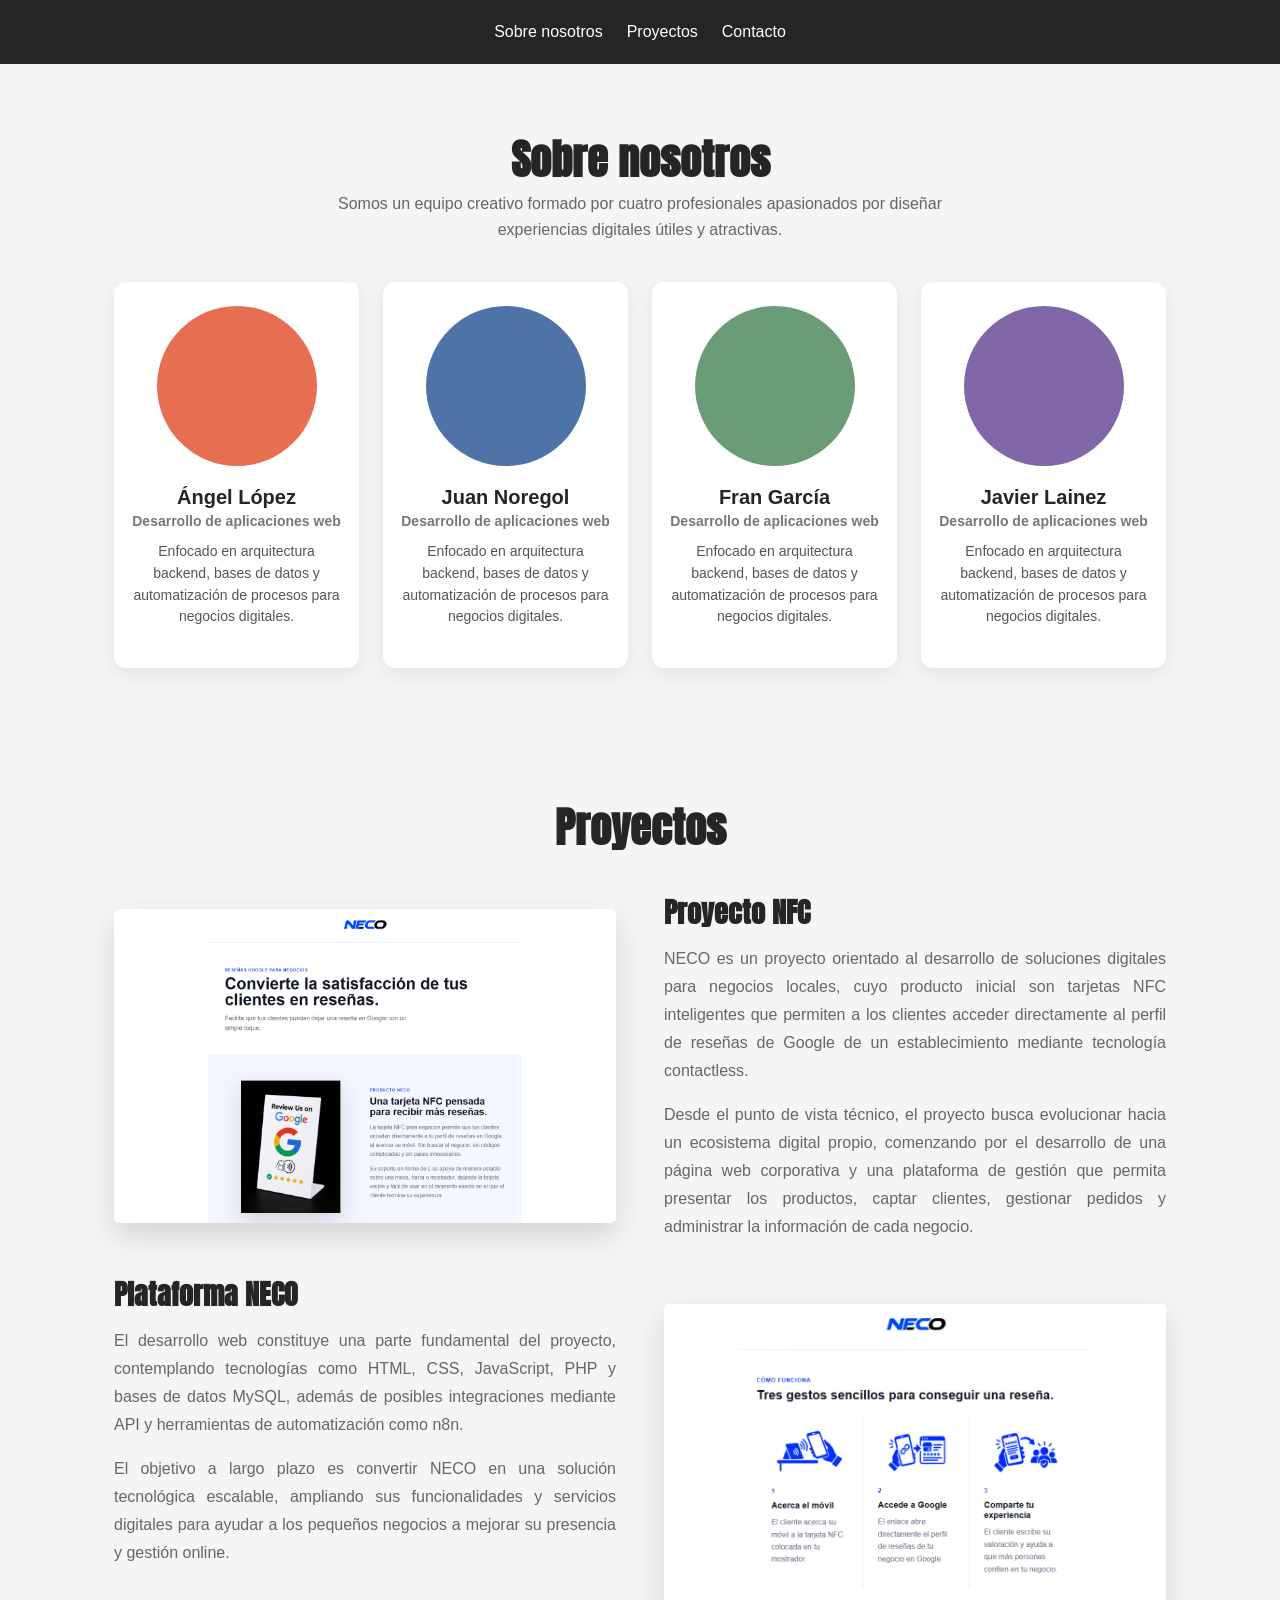
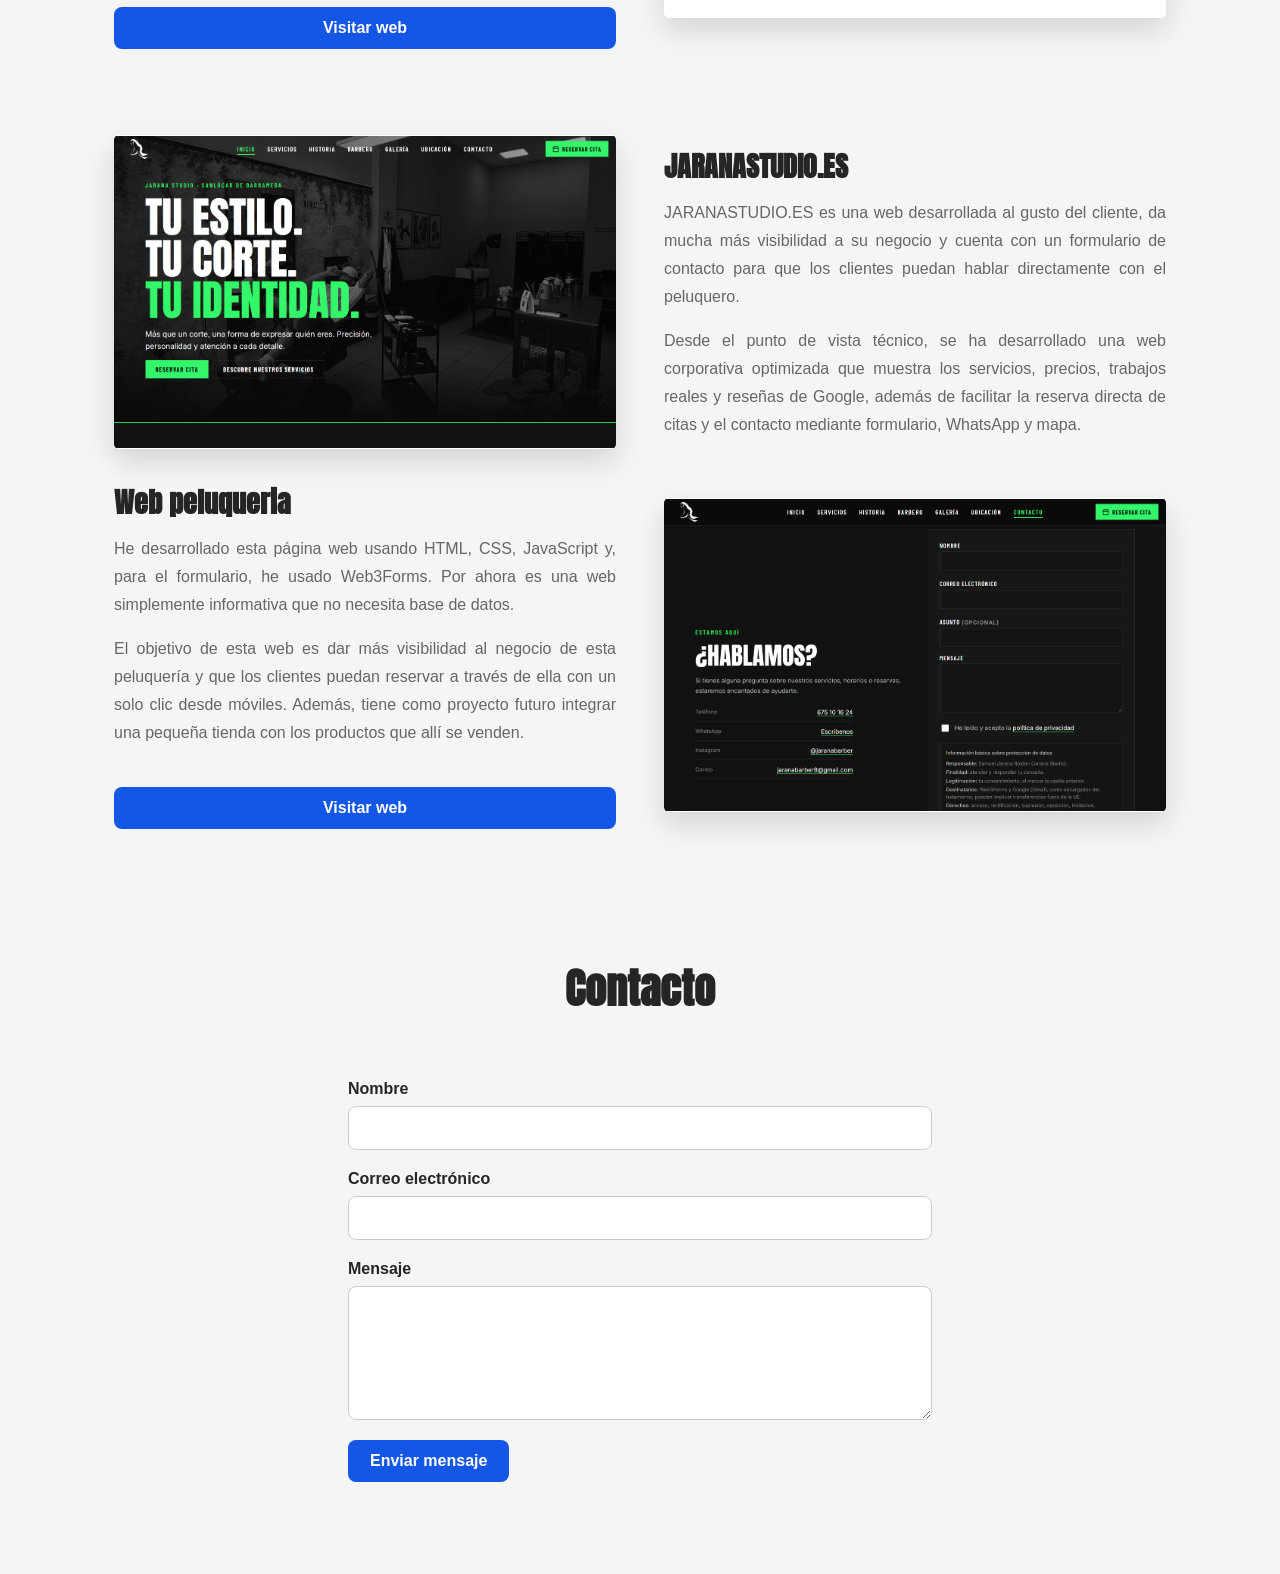
==== grupo/index.html @ 5ae24011 "ultimos cambios de juan" ====
<!DOCTYPE html>
<html lang="en">

<head>
    <meta charset="UTF-8">
    <meta name="viewport" content="width=device-width, initial-scale=1.0">
    <title>documento</title>
    <link rel="stylesheet" href="styles.css">
</head>

<body>
    <nav class="navbar">
        <div class="nav-container">
            <a class="logo" href="#sobre-nosotros"></a>
            <ul class="enlaces">
                <li><a href="#sobre-nosotros">Sobre nosotros</a></li>
                <li><a href="#proyectos">Proyectos</a></li>
                <li><a href="#contacto">Contacto</a></li>
            </ul>
        </div>
    </nav>

    <main>
        <section class="sobre-nosotros" id="sobre-nosotros" aria-labelledby="about-title">

            <h1 id="nosotros">Sobre nosotros</h1>
            <p class="subtitulo">Somos un equipo creativo formado por cuatro profesionales apasionados por diseñar
                experiencias digitales útiles y atractivas.</p>

            <div class="team">
                <article class="miembros">
                    <div class="angel" role="img"></div>
                    <h2>Ángel López</h2>
                    <p class="role">Desarrollo de aplicaciones web</p>
                    <p class="bio">Enfocado en arquitectura backend, bases de datos y automatización de procesos para
                        negocios digitales.</p>
                </article>

                <article class="miembros">
                    <div class="juan" role="img"></div>
                    <h2>Juan Noregol</h2>
                    <p class="role">Desarrollo de aplicaciones web</p>
                    <p class="bio">Enfocado en arquitectura backend, bases de datos y automatización de procesos para
                        negocios digitales.</p>
                </article>

                <article class="miembro">
                    <div class="fran" role="img"></div>
                    <h2>Fran García</h2>
                    <p class="role">Desarrollo de aplicaciones web</p>
                    <p class="bio">Enfocado en arquitectura backend, bases de datos y automatización de procesos para
                        negocios digitales.</p>
                </article>

                <article class="miembro">
                    <div class="laine" role="img"></div>
                    <h2>Javier Lainez</h2>
                    <p class="role">Desarrollo de aplicaciones web</p>
                    <p class="bio">Enfocado en arquitectura backend, bases de datos y automatización de procesos para
                        negocios digitales.</p>
                </article>
            </div>
        </section>

        <section id="proyectos" class="page-section" aria-labelledby="projects-title">
            <h1 id="projects-title">Proyectos</h1>

            <article class="proyecto proyecto-izquierda">
                <img src="img/neco.png" alt="Tarjeta NFC de NECO">
                <div class="proyecto-contenido">
                    <h3>Proyecto NFC</h3>
                    <p class="p-proyecto">NECO es un proyecto orientado al desarrollo de soluciones digitales para negocios locales, cuyo
                        producto inicial son tarjetas NFC inteligentes que permiten a los clientes acceder directamente
                        al perfil de reseñas de Google de un establecimiento mediante tecnología contactless.</p>
                    <p class="p-proyecto">Desde el punto de vista técnico, el proyecto busca evolucionar hacia un ecosistema digital
                        propio, comenzando por el desarrollo de una página web corporativa y una plataforma de gestión
                        que permita presentar los productos, captar clientes, gestionar pedidos y administrar la
                        información de cada negocio.</p>
                </div>
            </article>

            <article class="proyecto proyecto-derecha">
                <div class="proyecto-contenido">
                    <h3>Plataforma NECO</h3>
                    <p class="p-proyecto">El desarrollo web constituye una parte fundamental del proyecto, contemplando tecnologías como
                        HTML, CSS, JavaScript, PHP y bases de datos MySQL, además de posibles integraciones mediante API
                        y herramientas de automatización como n8n.</p>
                    <p class="p-proyecto">El objetivo a largo plazo es convertir NECO en una solución tecnológica escalable, ampliando sus
                        funcionalidades y servicios digitales para ayudar a los pequeños negocios a mejorar su presencia
                        y gestión online.</p>
                    <a class="boton-proyecto" href="https://neco-psi.vercel.app/contacto.html">Visitar web</a>
                </div>
                <img src="img/neco2.png" alt="Vista del proyecto NECO">
            </article>

            <br>
            <br>
            <br>

            <article class="proyecto proyecto-izquierda">
                <img src="img/jaranastudio.es_ (1).png" alt="Tarjeta NFC de NECO">
                <div class="proyecto-contenido">
                    <h3>JARANASTUDIO.ES</h3>
                    <p class="p-proyecto">JARANASTUDIO.ES es una web desarrollada al gusto del cliente, da mucha más visibilidad a su
                        negocio y cuenta con un formulario de contacto para que los clientes puedan hablar
                        directamente con el peluquero.</p>
                    <p class="p-proyecto">Desde el punto de vista técnico, se ha desarrollado una web corporativa optimizada que muestra
                        los servicios, precios, trabajos reales y reseñas de Google, además de facilitar la reserva
                        directa de citas y el contacto mediante formulario, WhatsApp y mapa.</p>
                </div>
            </article>

            <article class="proyecto proyecto-derecha">
                <div class="proyecto-contenido">
                    <h3>Web peluqueria</h3>
                    <p class="p-proyecto">He desarrollado esta página web usando HTML, CSS, JavaScript y, para el formulario, he usado
                        Web3Forms. Por ahora es una web simplemente informativa que no necesita base de datos.</p>
                    <p class="p-proyecto">El objetivo de esta web es dar más visibilidad al negocio de esta peluquería y que los clientes
                        puedan reservar a través de ella con un solo clic desde móviles. Además, tiene como proyecto
                        futuro integrar una pequeña tienda con los productos que allí se venden.</p>
                    <a class="boton-proyecto" href="https://jaranastudio.es/">Visitar web</a>
                </div>
                <img src="img/jaranastudio.es_ (2).png" alt="Vista del proyecto NECO">
            </article>







        </section>


        <section id="contacto" class="page-section" aria-labelledby="contact-title">
            <h1 id="contact-title">Contacto</h1>
            <form class="contact-form">
                <div class="form-field">
                    <label for="nombre">Nombre</label>
                    <input type="text" id="nombre" name="nombre" autocomplete="name" required>
                </div>

                <div class="form-field">
                    <label for="email">Correo electrónico</label>
                    <input type="email" id="email" name="email" autocomplete="email" required>
                </div>

                <div class="form-field">
                    <label for="mensaje">Mensaje</label>
                    <textarea id="mensaje" name="mensaje" rows="6" required></textarea>
                </div>

                <button type="button">Enviar mensaje</button>
            </form>
        </section>
    </main>
</body>

</html>
---- grupo/styles.css ----
@font-face {
    font-family: 'Anton';
    src: url('assets/Anton-Regular.ttf') format('truetype');
    font-weight: normal;
    font-style: normal;
}

@font-face {
    font-family: 'Oswald';
    src: url('assets/Oswald-Medium.ttf') format('truetype');
    font-weight: 500;
    font-style: normal;
}

.p-proyecto {
    text-align: justify;
}


* {
    box-sizing: border-box;
}

body {
    margin: 0;
    font-family: Arial, sans-serif;
    color: #252525;
    background: #f5f5f5;
}

html {
    scroll-behavior: smooth;
}

.navbar {
    position: sticky;
    top: 0;
    z-index: 10;
    background: #252525;

}

.nav-container {
    max-width: 1100px;
    height: 64px;
    margin: 0 auto;
    padding: 0 24px;
    display: flex;
    align-items: center;
    justify-content: center;
}

.logo,
.enlaces a {
    color: #fff;
    text-decoration: none;
}

.logo {
    display: block;
    font-weight: bold;
}

.enlaces {
    display: flex;
    gap: 24px;
    margin: 0;
    padding: 0;
    list-style: none;
}

.enlaces a {
    display: block;
    padding: 22px 0;
}

.enlaces a:hover,
.enlaces a:focus {
    color: #d4d4d4;
}



.sobre-nosotros,
.page-section {
    max-width: 1100px;
    margin: 0 auto;
    padding: 64px 24px;
    text-align: center;
    scroll-margin-top: 64px;
    

}

h1,
.sobre-nosotros h1,
#nosotros {
    font-family: 'Anton', Impact, sans-serif;
    margin: 0 0 0;
    font-size: 42px;
}



.subtitulo {
    
    max-width: 680px;
    margin: 0 auto 40px;
    color: #666;
    line-height: 1.6;
}

.team {
    display: grid;
    grid-template-columns: repeat(4, 1fr);
    gap: 24px;
}

.miembros,
.miembro {
    display: flex;
    flex-direction: column;
    align-items: center;
    padding: 24px 18px;
    background: #fff;
    border-radius: 12px;
    box-shadow: 0 6px 20px rgba(0, 0, 0, 0.08);
}

.angel,
.juan,
.fran,
.laine {
    display: grid;
    width: 160px;
    height: 160px;
    margin: 0 auto 20px;
    place-items: center;
    border-radius: 50%;
    color: #fff;
    font-size: 38px;
    font-weight: bold;
}

.angel {
    background: #e66f51;
}

.juan {
    background: #4e73a7;
}

.fran {
    background: #6a9c78;
}

.laine {
    background: #8067a7;
}

.miembros h2,
.miembro h2 {
    
    margin: 0 0 0;
    font-size: 20px;
}

.role,
.estudios {
margin: 4px 0 12px;
    color: #777;
    font-size: 14px;
    font-weight: bold;
}

.bio {
    margin: 0 0 16px;
    color: #555;
    font-size: 14px;
    line-height: 1.55;
}



#proyectos {
    text-align: left;
}

#proyectos #projects-title {
    margin: 0 0 16px;
    text-align: center;
    font-size: 42px;
}

.proyecto {
    display: grid;
    grid-template-columns: 1fr 1fr;
    align-items: center;
    gap: 48px;
    margin-top: 32px;
}

.proyecto-izquierda {
    grid-template-areas: "imagen contenido";
}

.proyecto-derecha {
    grid-template-areas: "contenido imagen";
}

.proyecto img {
    width: 100%;
    height: auto;
    aspect-ratio: 16 / 10;
    object-fit: contain;
    background: #fff;
    border-radius: 5px;
    box-shadow: 0 12px 30px rgba(0, 0, 0, 0.14);
}

.proyecto-izquierda img,
.proyecto-derecha img {
    grid-area: imagen;
}

.proyecto-contenido {
    grid-area: contenido;
    display: flex;
    flex-direction: column;
    justify-content: center;
}

.proyecto-contenido h3 {
    font-family: 'anton', sans-serif;
    font-weight: 600;
    margin: 0 0 12px;
    font-size: 28px;
    color: #252525;
}

.proyecto-contenido p {
    margin: 0 0 16px;
    color: #666;
    line-height: 1.75;
}

.proyecto-contenido p:last-child {
    margin-bottom: 0;
}

.boton-proyecto {
    display: inline-flex;
    align-items: center;
    justify-content: center;
    margin-top: 24px;
    padding: 12px 22px;
    border: 0;
    border-radius: 8px;
    background: #1457e6;
    color: #fff;
    font: inherit;
    font-weight: 700;
    text-decoration: none;
    transition: background-color 160ms ease, transform 160ms ease, box-shadow 160ms ease;
}

.boton-proyecto:hover {
    transform: translateY(-2px);
    background: #0e45bd;
    box-shadow: 0 6px 16px rgba(20, 87, 230, 0.25);
}

.boton-proyecto:focus-visible {
    outline: 3px solid #252525;
    outline-offset: 3px;
}

.proyectos2 {
    background-color: #e9e9e9;
}

@media (max-width: 900px) {
    .team {
        grid-template-columns: repeat(2, 1fr);
        gap: 20px;
    }
}

@media (max-width: 768px) {
    .proyecto {
        grid-template-columns: 1fr;
        gap: 24px;
    }

    .proyecto-izquierda,
    .proyecto-derecha {
        grid-template-areas:
            "imagen"
            "contenido";
    }

    .sobre-nosotros {
        padding: 48px 16px;
    }

    #nosotros {
        font-size: 32px;
    }

    .subtitulo {
        margin-bottom: 28px;
        font-size: 15px;
    }

    .team {
        grid-template-columns: 1fr;
        gap: 16px;
    }

    .angel,
    .juan,
    .fran,
    .laine {
        width: 120px;
        height: 120px;
        margin-bottom: 16px;
        font-size: 28px;
    }

}

.contact-form {
    display: grid;
    gap: 20px;
    max-width: 640px;
    margin: 32px auto 0;
    padding: 28px;
    text-align: left;
}

.form-field {
    display: grid;
    gap: 8px;
}

.form-field label {
    font-weight: 700;
}

.form-field input,
.form-field textarea {
    width: 100%;
    padding: 12px;
    border: 1px solid #ccc;
    border-radius: 8px;
    color: #252525;
    font: inherit;
}

.form-field textarea {
    resize: vertical;
}

.form-field input:focus,
.form-field textarea:focus {
    border-color: #1457e6;
    outline: 3px solid rgba(20, 87, 230, 0.18);
}

.contact-form button {
    justify-self: start;
    padding: 12px 22px;
    border: 0;
    border-radius: 8px;
    background: #1457e6;
    color: #fff;
    font: inherit;
    font-weight: 700;
    cursor: pointer;
}

.contact-form button:hover {
    background: #0e45bd;
}

.contact-form button:focus-visible {
    outline: 3px solid #252525;
    outline-offset: 3px;
}
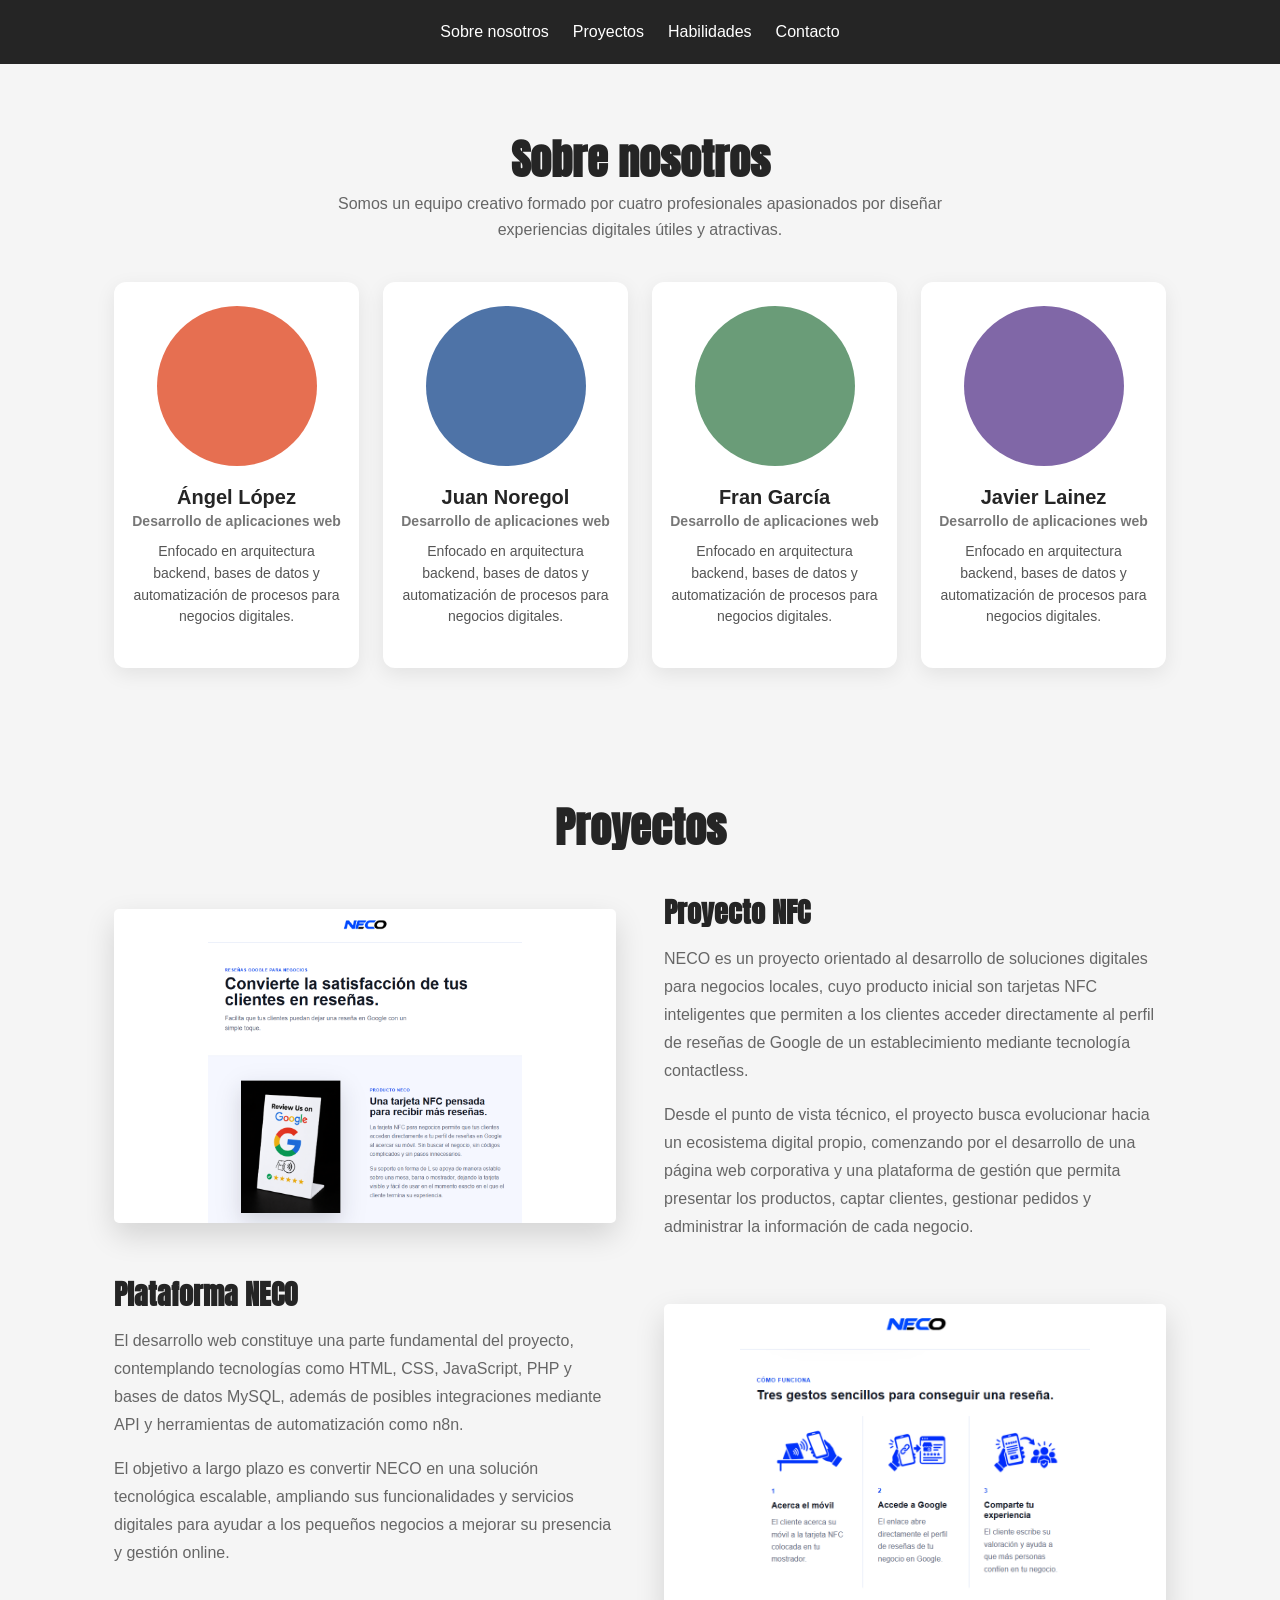
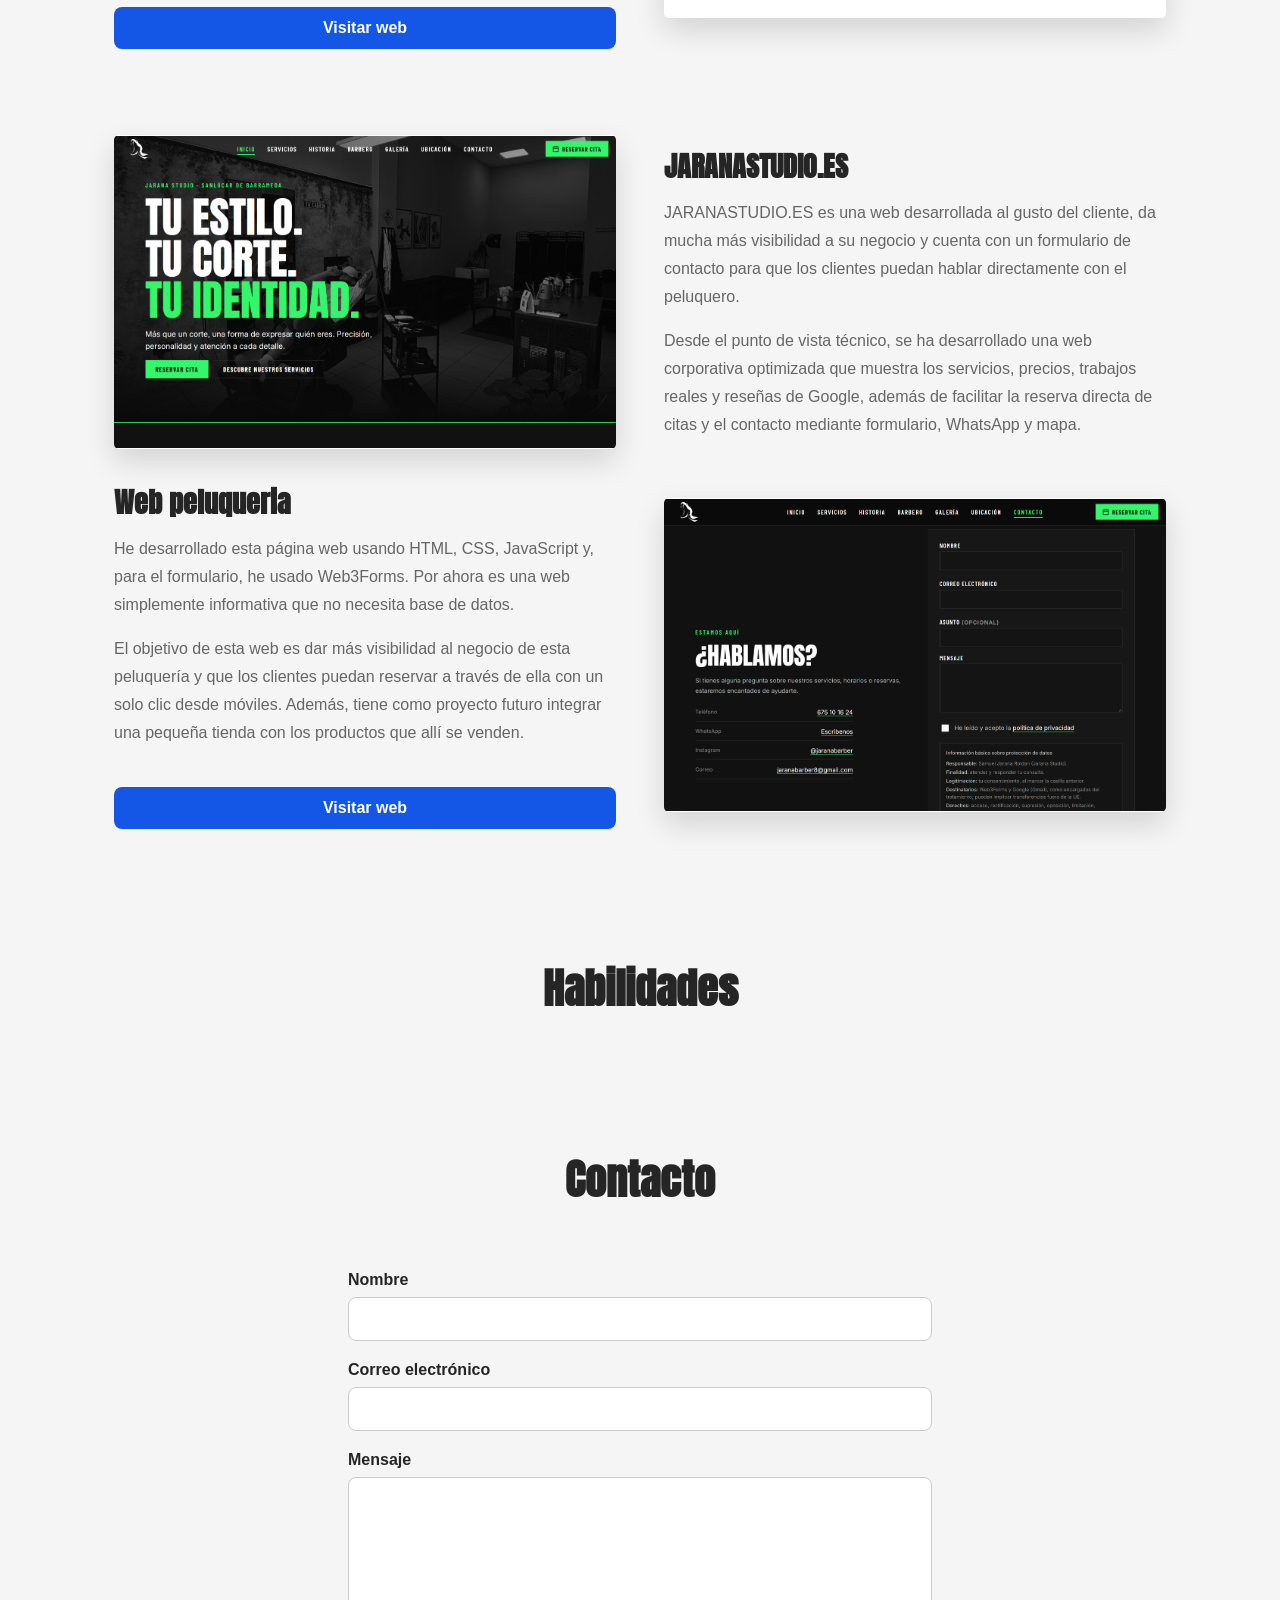
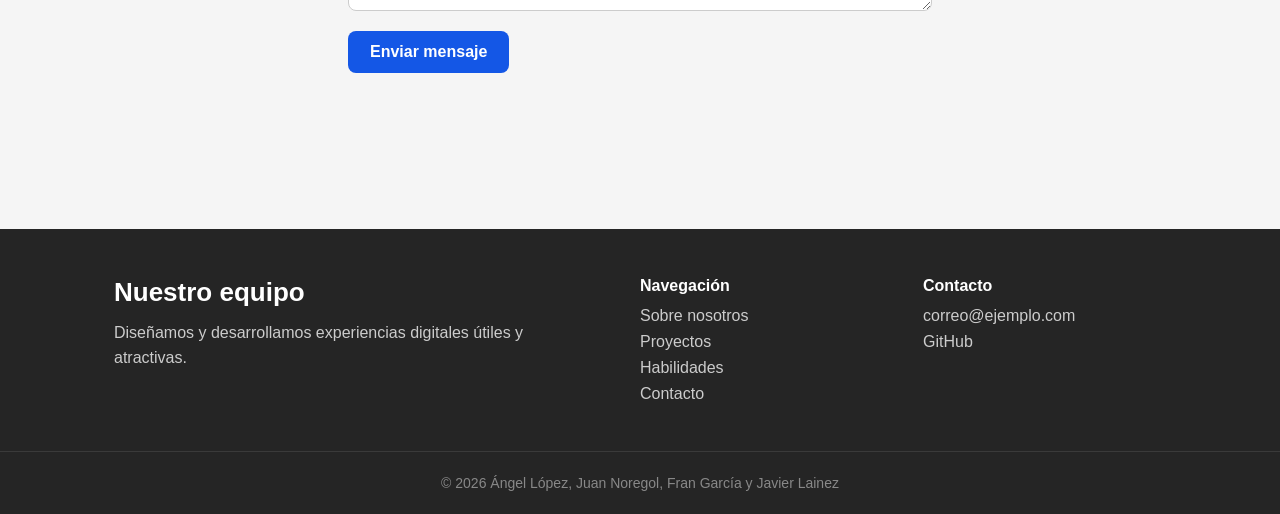
==== commit 6ee3af69: "footer" ====
--- a/grupo/index.html
+++ b/grupo/index.html
@@ -15,6 +15,7 @@
             <ul class="enlaces">
                 <li><a href="#sobre-nosotros">Sobre nosotros</a></li>
                 <li><a href="#proyectos">Proyectos</a></li>
+                <li><a href="#habilidades">Habilidades</a></li>
                 <li><a href="#contacto">Contacto</a></li>
             </ul>
         </div>
@@ -69,10 +70,10 @@
                 <img src="img/neco.png" alt="Tarjeta NFC de NECO">
                 <div class="proyecto-contenido">
                     <h3>Proyecto NFC</h3>
-                    <p class="p-proyecto">NECO es un proyecto orientado al desarrollo de soluciones digitales para negocios locales, cuyo
+                    <p>NECO es un proyecto orientado al desarrollo de soluciones digitales para negocios locales, cuyo
                         producto inicial son tarjetas NFC inteligentes que permiten a los clientes acceder directamente
                         al perfil de reseñas de Google de un establecimiento mediante tecnología contactless.</p>
-                    <p class="p-proyecto">Desde el punto de vista técnico, el proyecto busca evolucionar hacia un ecosistema digital
+                    <p>Desde el punto de vista técnico, el proyecto busca evolucionar hacia un ecosistema digital
                         propio, comenzando por el desarrollo de una página web corporativa y una plataforma de gestión
                         que permita presentar los productos, captar clientes, gestionar pedidos y administrar la
                         información de cada negocio.</p>
@@ -82,10 +83,10 @@
             <article class="proyecto proyecto-derecha">
                 <div class="proyecto-contenido">
                     <h3>Plataforma NECO</h3>
-                    <p class="p-proyecto">El desarrollo web constituye una parte fundamental del proyecto, contemplando tecnologías como
+                    <p>El desarrollo web constituye una parte fundamental del proyecto, contemplando tecnologías como
                         HTML, CSS, JavaScript, PHP y bases de datos MySQL, además de posibles integraciones mediante API
                         y herramientas de automatización como n8n.</p>
-                    <p class="p-proyecto">El objetivo a largo plazo es convertir NECO en una solución tecnológica escalable, ampliando sus
+                    <p>El objetivo a largo plazo es convertir NECO en una solución tecnológica escalable, ampliando sus
                         funcionalidades y servicios digitales para ayudar a los pequeños negocios a mejorar su presencia
                         y gestión online.</p>
                     <a class="boton-proyecto" href="https://neco-psi.vercel.app/contacto.html">Visitar web</a>
@@ -101,10 +102,10 @@
                 <img src="img/jaranastudio.es_ (1).png" alt="Tarjeta NFC de NECO">
                 <div class="proyecto-contenido">
                     <h3>JARANASTUDIO.ES</h3>
-                    <p class="p-proyecto">JARANASTUDIO.ES es una web desarrollada al gusto del cliente, da mucha más visibilidad a su
+                    <p>JARANASTUDIO.ES es una web desarrollada al gusto del cliente, da mucha más visibilidad a su
                         negocio y cuenta con un formulario de contacto para que los clientes puedan hablar
                         directamente con el peluquero.</p>
-                    <p class="p-proyecto">Desde el punto de vista técnico, se ha desarrollado una web corporativa optimizada que muestra
+                    <p>Desde el punto de vista técnico, se ha desarrollado una web corporativa optimizada que muestra
                         los servicios, precios, trabajos reales y reseñas de Google, además de facilitar la reserva
                         directa de citas y el contacto mediante formulario, WhatsApp y mapa.</p>
                 </div>
@@ -113,9 +114,9 @@
             <article class="proyecto proyecto-derecha">
                 <div class="proyecto-contenido">
                     <h3>Web peluqueria</h3>
-                    <p class="p-proyecto">He desarrollado esta página web usando HTML, CSS, JavaScript y, para el formulario, he usado
+                    <p>He desarrollado esta página web usando HTML, CSS, JavaScript y, para el formulario, he usado
                         Web3Forms. Por ahora es una web simplemente informativa que no necesita base de datos.</p>
-                    <p class="p-proyecto">El objetivo de esta web es dar más visibilidad al negocio de esta peluquería y que los clientes
+                    <p>El objetivo de esta web es dar más visibilidad al negocio de esta peluquería y que los clientes
                         puedan reservar a través de ella con un solo clic desde móviles. Además, tiene como proyecto
                         futuro integrar una pequeña tienda con los productos que allí se venden.</p>
                     <a class="boton-proyecto" href="https://jaranastudio.es/">Visitar web</a>
@@ -131,6 +132,9 @@
 
         </section>
 
+        <section id="habilidades" class="page-section" aria-labelledby="skills-title">
+            <h1 id="skills-title">Habilidades</h1>
+        </section>
 
         <section id="contacto" class="page-section" aria-labelledby="contact-title">
             <h1 id="contact-title">Contacto</h1>
@@ -154,6 +158,37 @@
             </form>
         </section>
     </main>
+
+    <footer class="footer">
+        <div class="footer-container">
+            <div class="footer-marca">
+                <h2>Nuestro equipo</h2>
+                <p>Diseñamos y desarrollamos experiencias digitales útiles y atractivas.</p>
+            </div>
+
+            <nav class="footer-enlaces" aria-label="Enlaces del pie de página">
+                <h3>Navegación</h3>
+                <ul>
+                    <li><a href="#sobre-nosotros">Sobre nosotros</a></li>
+                    <li><a href="#proyectos">Proyectos</a></li>
+                    <li><a href="#habilidades">Habilidades</a></li>
+                    <li><a href="#contacto">Contacto</a></li>
+                </ul>
+            </nav>
+
+            <div class="footer-contacto">
+                <h3>Contacto</h3>
+                <ul>
+                    <li><a href="mailto:algel@albor.com">correo@ejemplo.com</a></li>
+                    <li><a href="https://github.com/" target="_blank" rel="noopener">GitHub</a></li>
+                </ul>
+            </div>
+        </div>
+
+        <div class="footer-copy">
+            <p>&copy; 2026 Ángel López, Juan Noregol, Fran García y Javier Lainez</p>
+        </div>
+    </footer>
 </body>
 
 </html>
--- a/grupo/styles.css
+++ b/grupo/styles.css
@@ -10,10 +10,6 @@
     src: url('assets/Oswald-Medium.ttf') format('truetype');
     font-weight: 500;
     font-style: normal;
-}
-
-.p-proyecto {
-    text-align: justify;
 }
 
 
@@ -76,7 +72,7 @@
 
 .enlaces a:hover,
 .enlaces a:focus {
-    color: #d4d4d4;
+    color: #f0a27f;
 }
 
 
@@ -386,4 +382,71 @@
 .contact-form button:focus-visible {
     outline: 3px solid #252525;
     outline-offset: 3px;
-}+}
+/* ===== FOOTER ===== */
+.footer {
+    margin-top: 64px;
+    background: #252525;
+    color: #ccc;
+}
+
+.footer-container {
+    max-width: 1100px;
+    margin: 0 auto;
+    padding: 48px 24px;
+    display: grid;
+    grid-template-columns: 2fr 1fr 1fr;
+    gap: 40px;
+}
+
+.footer h2 {
+    font-family: Tahoma, sans-serif;
+    margin: 0 0 12px;
+    font-size: 26px;
+    color: #fff;
+}
+
+.footer h3 {
+    margin: 0 0 12px;
+    font-size: 16px;
+    color: #fff;
+}
+
+.footer p {
+    margin: 0;
+    line-height: 1.6;
+}
+
+.footer ul {
+    margin: 0;
+    padding: 0;
+    list-style: none;
+    display: grid;
+    gap: 8px;
+}
+
+.footer a {
+    color: #ccc;
+    text-decoration: none;
+}
+
+.footer a:hover,
+.footer a:focus {
+    color: #f0a27f;
+}
+
+.footer-copy {
+    border-top: 1px solid #3a3a3a;
+    padding: 20px 24px;
+    text-align: center;
+    font-size: 14px;
+    color: #888;
+}
+
+@media (max-width: 768px) {
+    .footer-container {
+        grid-template-columns: 1fr;
+        gap: 28px;
+        text-align: center;
+    }
+}
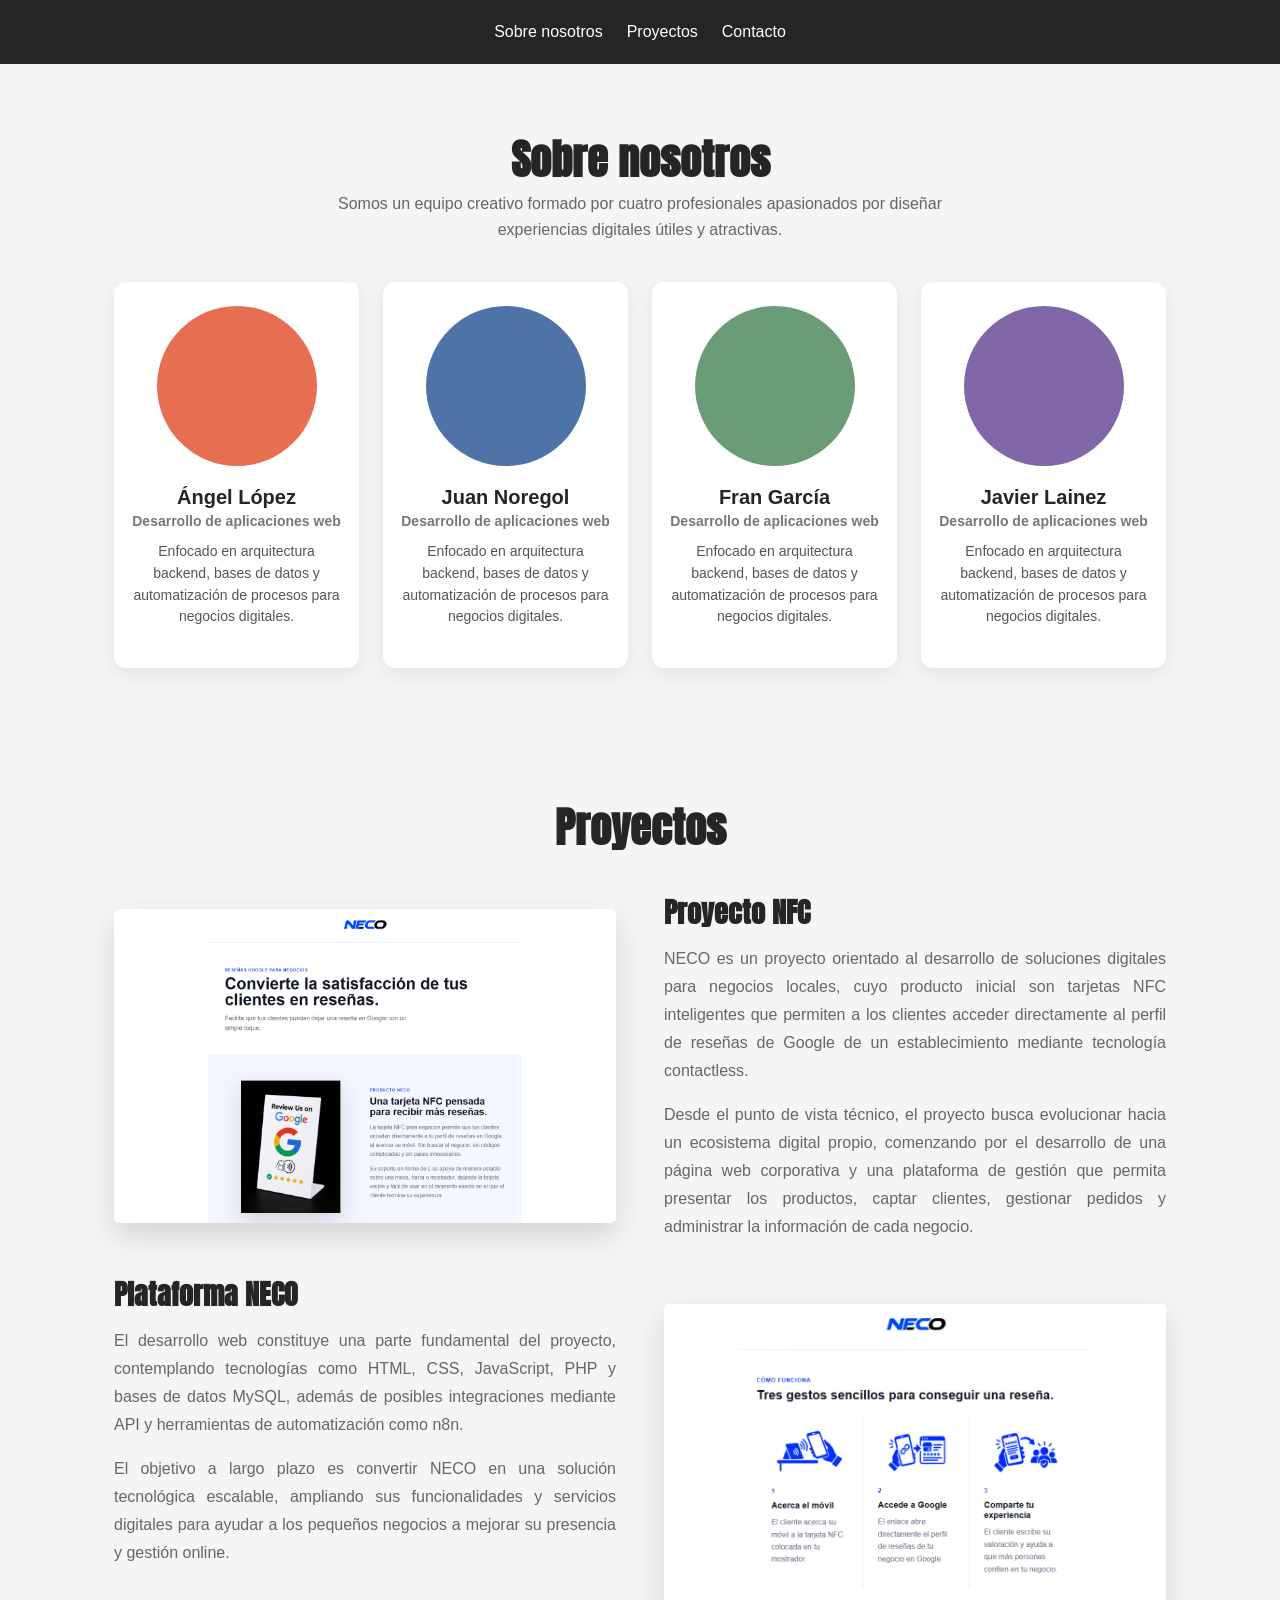
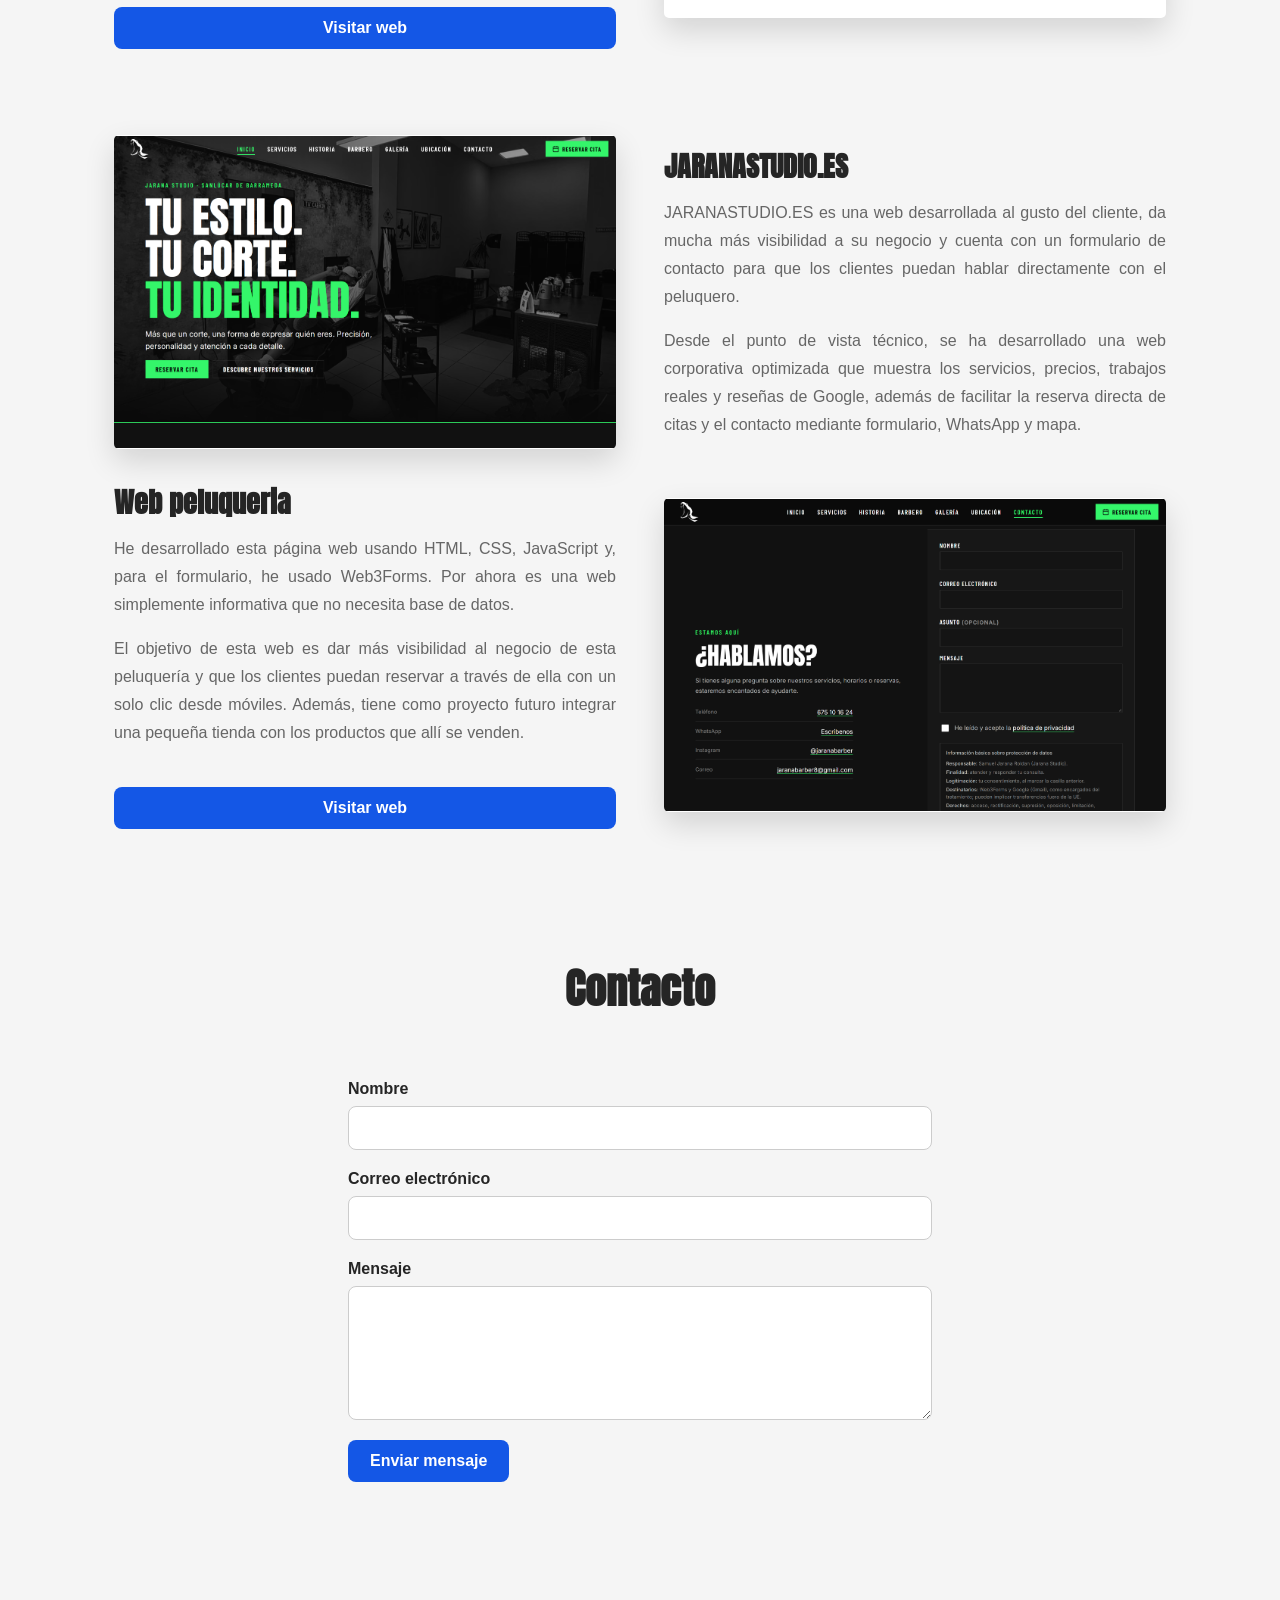
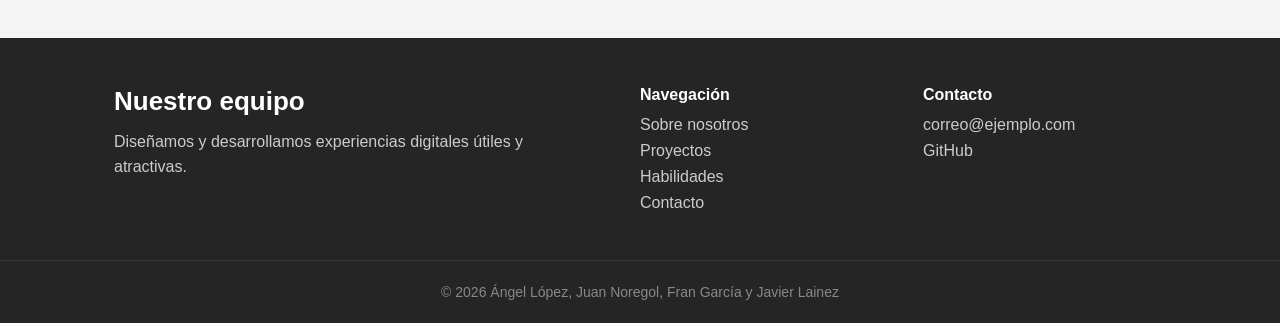
==== commit 2e22efdd: "Merge branch 'grupo' of https://github.com/anheruyr-commits/DIW into grupo" ====
--- a/grupo/index.html
+++ b/grupo/index.html
@@ -15,7 +15,6 @@
             <ul class="enlaces">
                 <li><a href="#sobre-nosotros">Sobre nosotros</a></li>
                 <li><a href="#proyectos">Proyectos</a></li>
-                <li><a href="#habilidades">Habilidades</a></li>
                 <li><a href="#contacto">Contacto</a></li>
             </ul>
         </div>
@@ -70,10 +69,10 @@
                 <img src="img/neco.png" alt="Tarjeta NFC de NECO">
                 <div class="proyecto-contenido">
                     <h3>Proyecto NFC</h3>
-                    <p>NECO es un proyecto orientado al desarrollo de soluciones digitales para negocios locales, cuyo
+                    <p class="p-proyecto">NECO es un proyecto orientado al desarrollo de soluciones digitales para negocios locales, cuyo
                         producto inicial son tarjetas NFC inteligentes que permiten a los clientes acceder directamente
                         al perfil de reseñas de Google de un establecimiento mediante tecnología contactless.</p>
-                    <p>Desde el punto de vista técnico, el proyecto busca evolucionar hacia un ecosistema digital
+                    <p class="p-proyecto">Desde el punto de vista técnico, el proyecto busca evolucionar hacia un ecosistema digital
                         propio, comenzando por el desarrollo de una página web corporativa y una plataforma de gestión
                         que permita presentar los productos, captar clientes, gestionar pedidos y administrar la
                         información de cada negocio.</p>
@@ -83,10 +82,10 @@
             <article class="proyecto proyecto-derecha">
                 <div class="proyecto-contenido">
                     <h3>Plataforma NECO</h3>
-                    <p>El desarrollo web constituye una parte fundamental del proyecto, contemplando tecnologías como
+                    <p class="p-proyecto">El desarrollo web constituye una parte fundamental del proyecto, contemplando tecnologías como
                         HTML, CSS, JavaScript, PHP y bases de datos MySQL, además de posibles integraciones mediante API
                         y herramientas de automatización como n8n.</p>
-                    <p>El objetivo a largo plazo es convertir NECO en una solución tecnológica escalable, ampliando sus
+                    <p class="p-proyecto">El objetivo a largo plazo es convertir NECO en una solución tecnológica escalable, ampliando sus
                         funcionalidades y servicios digitales para ayudar a los pequeños negocios a mejorar su presencia
                         y gestión online.</p>
                     <a class="boton-proyecto" href="https://neco-psi.vercel.app/contacto.html">Visitar web</a>
@@ -102,10 +101,10 @@
                 <img src="img/jaranastudio.es_ (1).png" alt="Tarjeta NFC de NECO">
                 <div class="proyecto-contenido">
                     <h3>JARANASTUDIO.ES</h3>
-                    <p>JARANASTUDIO.ES es una web desarrollada al gusto del cliente, da mucha más visibilidad a su
+                    <p class="p-proyecto">JARANASTUDIO.ES es una web desarrollada al gusto del cliente, da mucha más visibilidad a su
                         negocio y cuenta con un formulario de contacto para que los clientes puedan hablar
                         directamente con el peluquero.</p>
-                    <p>Desde el punto de vista técnico, se ha desarrollado una web corporativa optimizada que muestra
+                    <p class="p-proyecto">Desde el punto de vista técnico, se ha desarrollado una web corporativa optimizada que muestra
                         los servicios, precios, trabajos reales y reseñas de Google, además de facilitar la reserva
                         directa de citas y el contacto mediante formulario, WhatsApp y mapa.</p>
                 </div>
@@ -114,9 +113,9 @@
             <article class="proyecto proyecto-derecha">
                 <div class="proyecto-contenido">
                     <h3>Web peluqueria</h3>
-                    <p>He desarrollado esta página web usando HTML, CSS, JavaScript y, para el formulario, he usado
+                    <p class="p-proyecto">He desarrollado esta página web usando HTML, CSS, JavaScript y, para el formulario, he usado
                         Web3Forms. Por ahora es una web simplemente informativa que no necesita base de datos.</p>
-                    <p>El objetivo de esta web es dar más visibilidad al negocio de esta peluquería y que los clientes
+                    <p class="p-proyecto">El objetivo de esta web es dar más visibilidad al negocio de esta peluquería y que los clientes
                         puedan reservar a través de ella con un solo clic desde móviles. Además, tiene como proyecto
                         futuro integrar una pequeña tienda con los productos que allí se venden.</p>
                     <a class="boton-proyecto" href="https://jaranastudio.es/">Visitar web</a>
@@ -132,9 +131,6 @@
 
         </section>
 
-        <section id="habilidades" class="page-section" aria-labelledby="skills-title">
-            <h1 id="skills-title">Habilidades</h1>
-        </section>
 
         <section id="contacto" class="page-section" aria-labelledby="contact-title">
             <h1 id="contact-title">Contacto</h1>
--- a/grupo/styles.css
+++ b/grupo/styles.css
@@ -10,6 +10,10 @@
     src: url('assets/Oswald-Medium.ttf') format('truetype');
     font-weight: 500;
     font-style: normal;
+}
+
+.p-proyecto {
+    text-align: justify;
 }
 
 
@@ -72,7 +76,7 @@
 
 .enlaces a:hover,
 .enlaces a:focus {
-    color: #f0a27f;
+    color: #d4d4d4;
 }
 
 
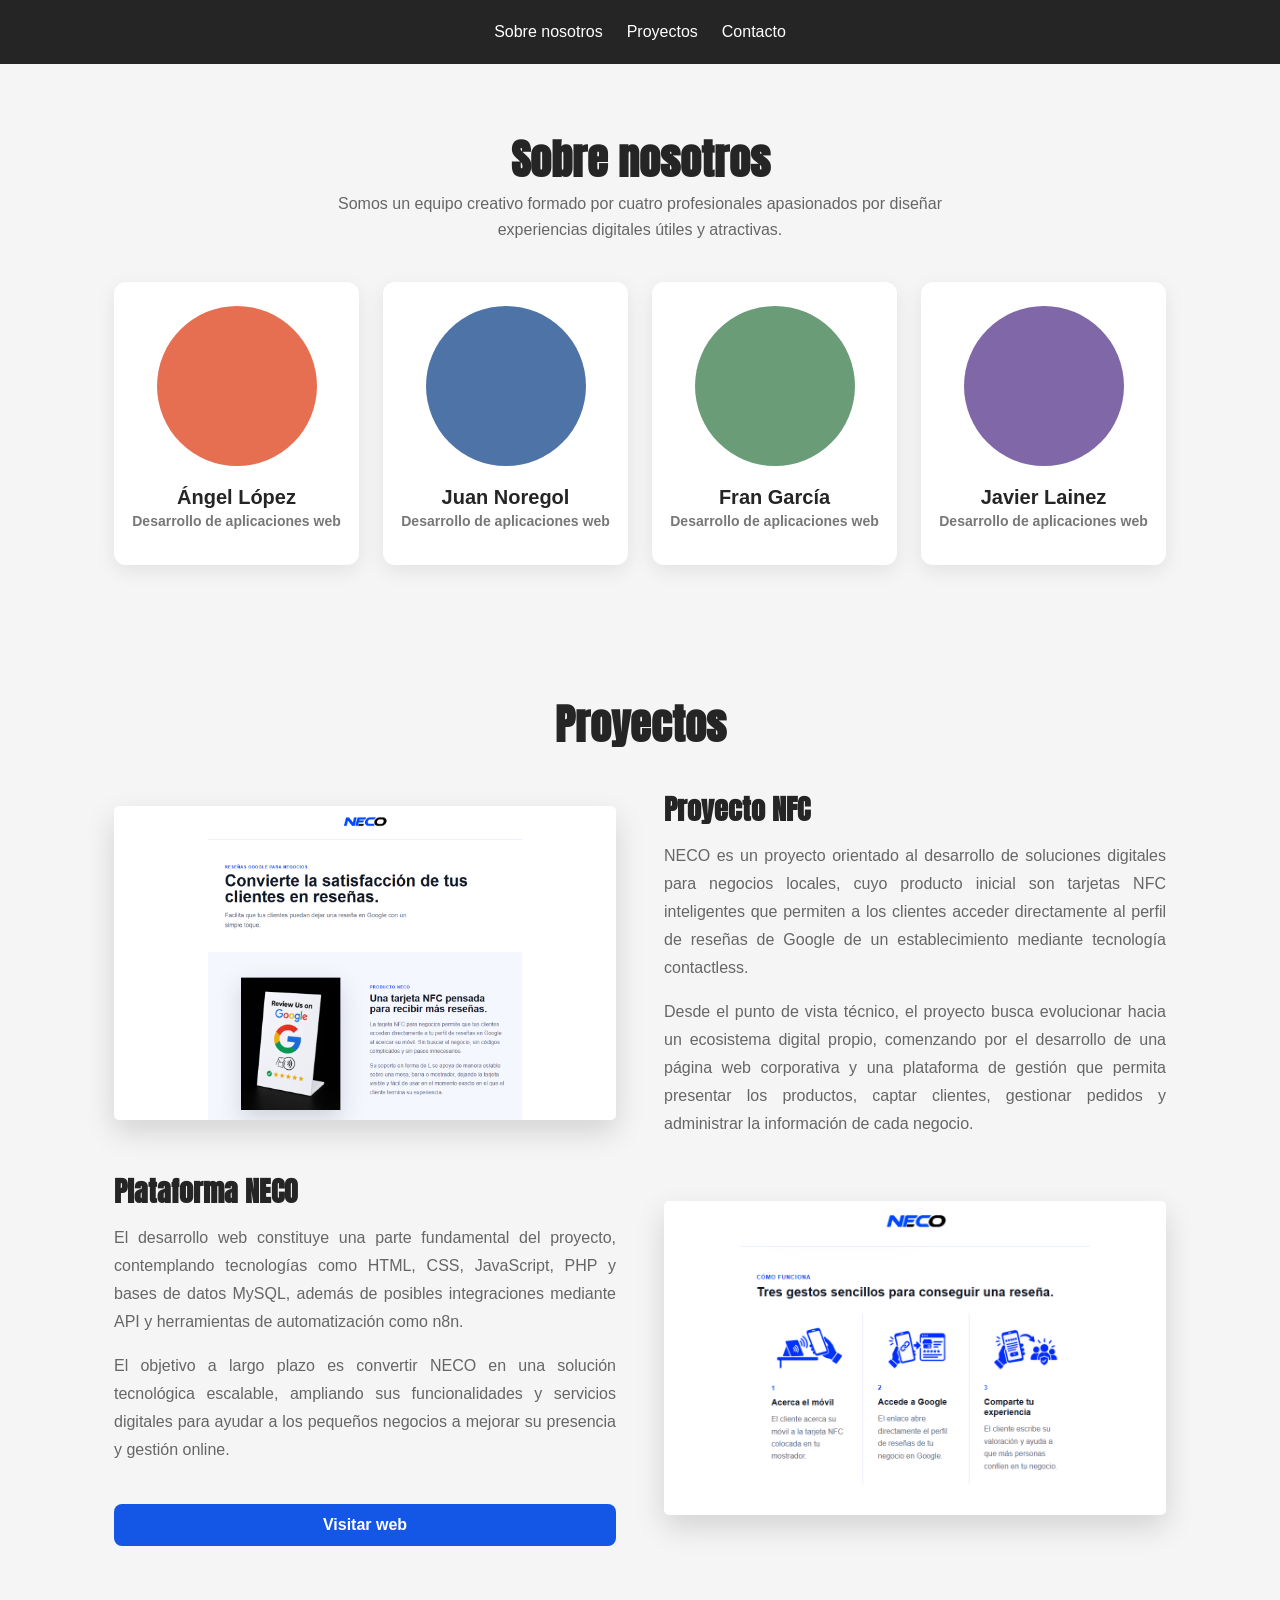
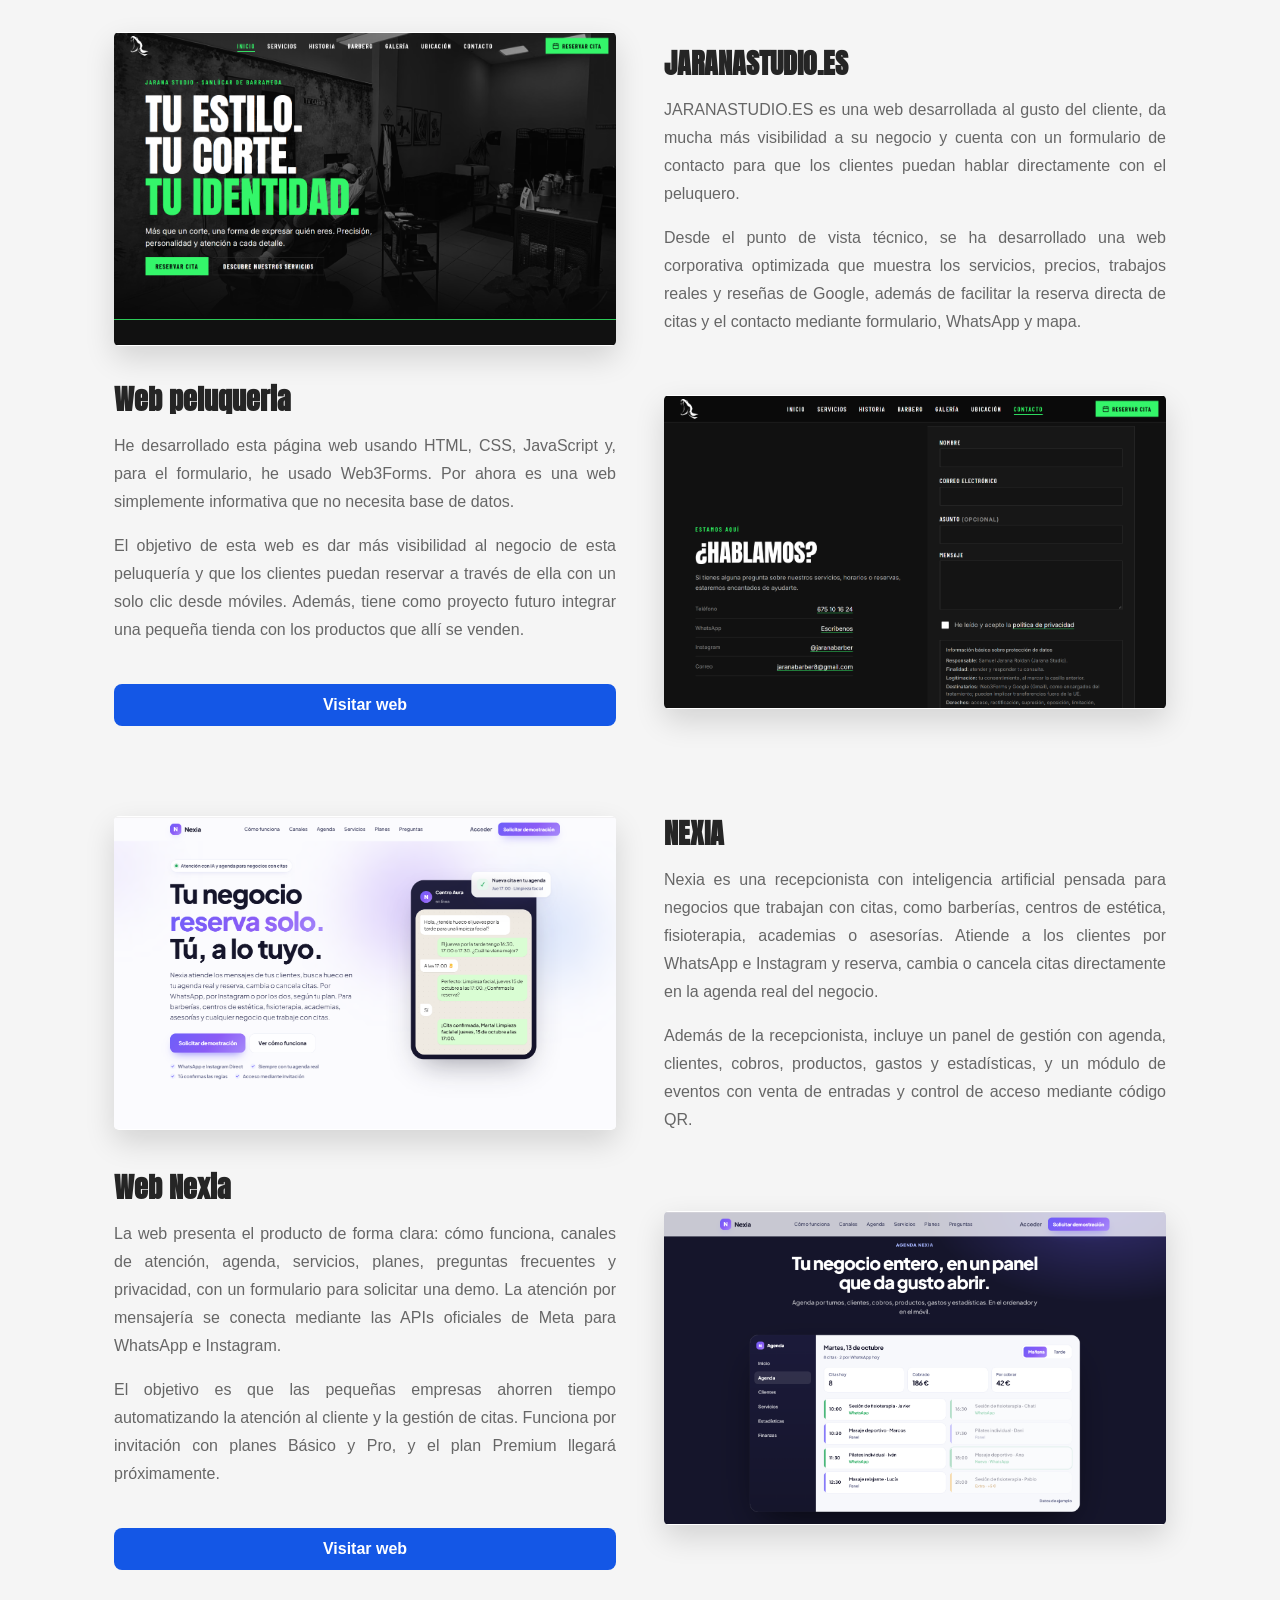
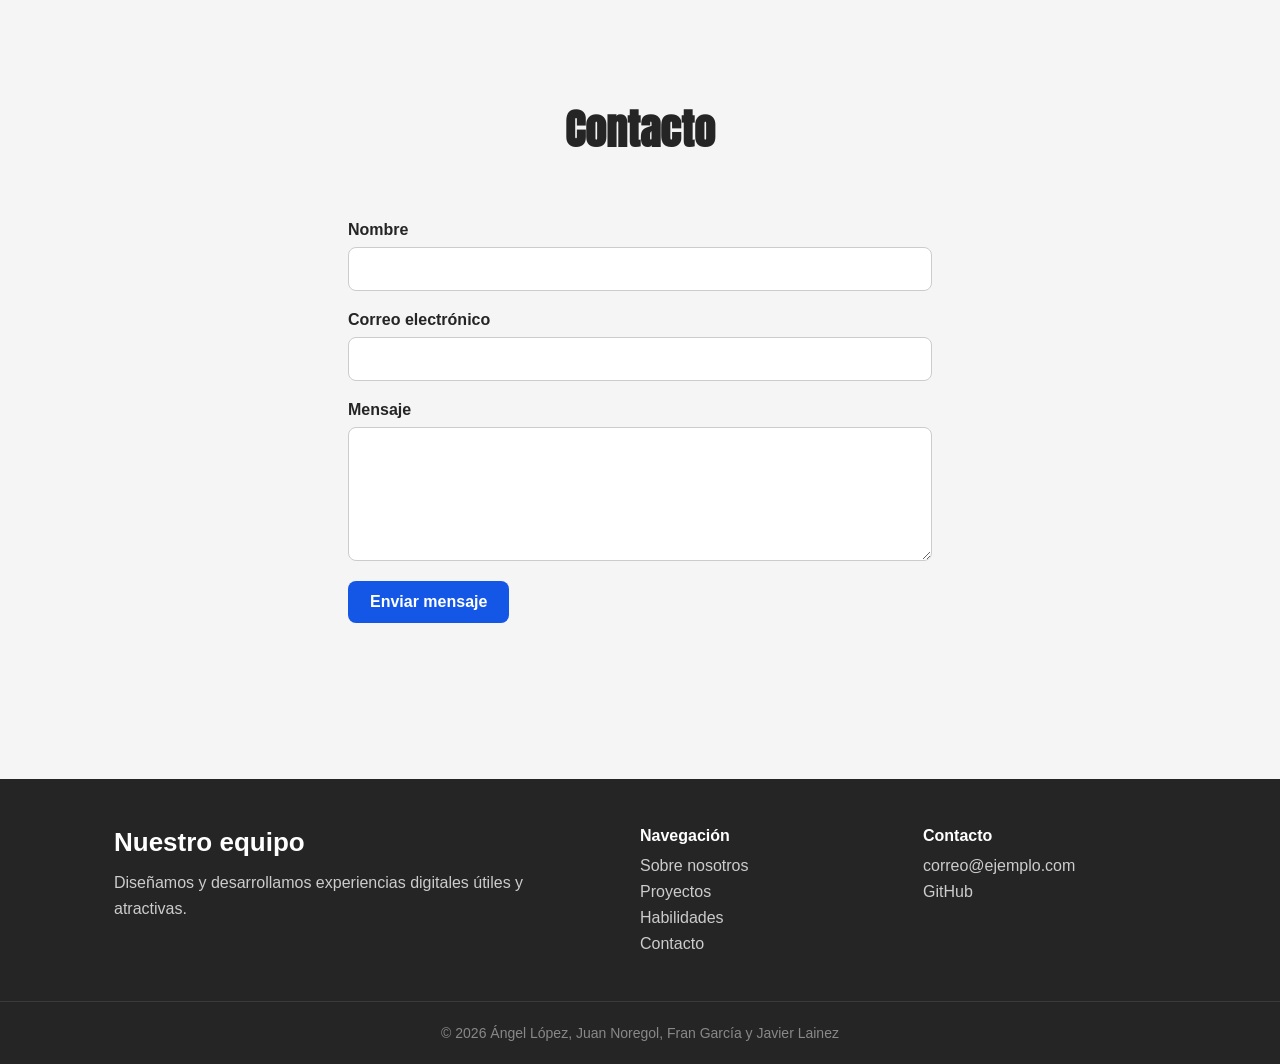
==== commit b52fef87: "Flip en tarjetas del equipo, proyecto Nexia y ajustes de menu - Tarjetas del equipo con efecto flip " ====
--- a/grupo/index.html
+++ b/grupo/index.html
@@ -28,37 +28,68 @@
                 experiencias digitales útiles y atractivas.</p>
 
             <div class="team">
-                <article class="miembros">
-                    <div class="angel" role="img"></div>
-                    <h2>Ángel López</h2>
-                    <p class="role">Desarrollo de aplicaciones web</p>
-                    <p class="bio">Enfocado en arquitectura backend, bases de datos y automatización de procesos para
-                        negocios digitales.</p>
-                </article>
-
-                <article class="miembros">
-                    <div class="juan" role="img"></div>
-                    <h2>Juan Noregol</h2>
-                    <p class="role">Desarrollo de aplicaciones web</p>
-                    <p class="bio">Enfocado en arquitectura backend, bases de datos y automatización de procesos para
-                        negocios digitales.</p>
-                </article>
-
-                <article class="miembro">
-                    <div class="fran" role="img"></div>
-                    <h2>Fran García</h2>
-                    <p class="role">Desarrollo de aplicaciones web</p>
-                    <p class="bio">Enfocado en arquitectura backend, bases de datos y automatización de procesos para
-                        negocios digitales.</p>
-                </article>
-
-                <article class="miembro">
-                    <div class="laine" role="img"></div>
-                    <h2>Javier Lainez</h2>
-                    <p class="role">Desarrollo de aplicaciones web</p>
-                    <p class="bio">Enfocado en arquitectura backend, bases de datos y automatización de procesos para
-                        negocios digitales.</p>
-                </article>
+                <!-- FLIP (Claude): cada tarjeta se divide en cara delantera (frente) y trasera (dorso).
+                     tabindex="0" permite girarla también con el teclado (tecla Tab). -->
+                <article class="miembros" tabindex="0">
+                    <div class="tarjeta-giro"> <!-- FLIP: contenedor que gira -->
+                        <div class="tarjeta-frente"> <!-- FLIP: cara delantera -->
+                            <div class="angel" role="img"></div>
+                            <h2>Ángel López</h2>
+                            <p class="role">Desarrollo de aplicaciones web</p>
+                        </div>
+                        <div class="tarjeta-dorso dorso-angel"> <!-- FLIP: cara trasera -->
+                            <h2>Ángel López</h2>
+                            <p class="bio">Enfocado en arquitectura backend, bases de datos y automatización de procesos para
+                                negocios digitales.</p>
+                        </div>
+                    </div>
+                </article>
+
+                <article class="miembros" tabindex="0">
+                    <div class="tarjeta-giro"> <!-- FLIP -->
+                        <div class="tarjeta-frente"> <!-- FLIP -->
+                            <div class="juan" role="img"></div>
+                            <h2>Juan Noregol</h2>
+                            <p class="role">Desarrollo de aplicaciones web</p>
+                        </div>
+                        <div class="tarjeta-dorso dorso-juan"> <!-- FLIP -->
+                            <h2>Juan Noregol</h2>
+                            <p class="bio">Enfocado en arquitectura backend, bases de datos y automatización de procesos para
+                                negocios digitales.</p>
+                        </div>
+                    </div>
+                </article>
+
+                <article class="miembro" tabindex="0">
+                    <div class="tarjeta-giro"> <!-- FLIP -->
+                        <div class="tarjeta-frente"> <!-- FLIP -->
+                            <div class="fran" role="img"></div>
+                            <h2>Fran García</h2>
+                            <p class="role">Desarrollo de aplicaciones web</p>
+                        </div>
+                        <div class="tarjeta-dorso dorso-fran"> <!-- FLIP -->
+                            <h2>Fran García</h2>
+                            <p class="bio">Enfocado en arquitectura backend, bases de datos y automatización de procesos para
+                                negocios digitales.</p>
+                        </div>
+                    </div>
+                </article>
+
+                <article class="miembro" tabindex="0">
+                    <div class="tarjeta-giro"> <!-- FLIP -->
+                        <div class="tarjeta-frente"> <!-- FLIP -->
+                            <div class="laine" role="img"></div>
+                            <h2>Javier Lainez</h2>
+                            <p class="role">Desarrollo de aplicaciones web</p>
+                        </div>
+                        <div class="tarjeta-dorso dorso-laine"> <!-- FLIP -->
+                            <h2>Javier Lainez</h2>
+                            <p class="bio">Enfocado en arquitectura backend, bases de datos y automatización de procesos para
+                                negocios digitales.</p>
+                        </div>
+                    </div>
+                </article>
+                <!-- FIN FLIP (Claude) -->
             </div>
         </section>
 
@@ -121,6 +152,39 @@
                     <a class="boton-proyecto" href="https://jaranastudio.es/">Visitar web</a>
                 </div>
                 <img src="img/jaranastudio.es_ (2).png" alt="Vista del proyecto NECO">
+            </article>
+
+            <br>
+            <br>
+            <br>
+
+            <article class="proyecto proyecto-izquierda">
+                <img src="img/nexia.png" alt="Página principal de Nexia">
+                <div class="proyecto-contenido">
+                    <h3>NEXIA</h3>
+                    <p class="p-proyecto">Nexia es una recepcionista con inteligencia artificial pensada para negocios que trabajan con
+                        citas, como barberías, centros de estética, fisioterapia, academias o asesorías. Atiende a los
+                        clientes por WhatsApp e Instagram y reserva, cambia o cancela citas directamente en la agenda
+                        real del negocio.</p>
+                    <p class="p-proyecto">Además de la recepcionista, incluye un panel de gestión con agenda, clientes, cobros,
+                        productos, gastos y estadísticas, y un módulo de eventos con venta de entradas y control de
+                        acceso mediante código QR.</p>
+                </div>
+            </article>
+
+            <article class="proyecto proyecto-derecha">
+                <div class="proyecto-contenido">
+                    <h3>Web Nexia</h3>
+                    <p class="p-proyecto">La web presenta el producto de forma clara: cómo funciona, canales de atención, agenda,
+                        servicios, planes, preguntas frecuentes y privacidad, con un formulario para solicitar una demo.
+                        La atención por mensajería se conecta mediante las APIs oficiales de Meta para WhatsApp e
+                        Instagram.</p>
+                    <p class="p-proyecto">El objetivo es que las pequeñas empresas ahorren tiempo automatizando la atención al
+                        cliente y la gestión de citas. Funciona por invitación con planes Básico y Pro, y el plan
+                        Premium llegará próximamente.</p>
+                    <a class="boton-proyecto" href="https://www.hellonexia.es/">Visitar web</a>
+                </div>
+                <img src="img/nexia2.png" alt="Vista de la web de Nexia">
             </article>
 
 
--- a/grupo/styles.css
+++ b/grupo/styles.css
@@ -77,6 +77,8 @@
 .enlaces a:hover,
 .enlaces a:focus {
     color: #d4d4d4;
+    transform: scale(1.05);
+    transition: transform 160ms ease, color 160ms ease;
 }
 
 
@@ -387,7 +389,7 @@
     outline: 3px solid #252525;
     outline-offset: 3px;
 }
-/* ===== FOOTER ===== */
+
 .footer {
     margin-top: 64px;
     background: #252525;
@@ -454,3 +456,100 @@
         text-align: center;
     }
 }
+
+/* =====================================================================
+   FLIP DE TARJETAS (añadido por Claude) - INICIO
+   Al pasar el ratón (o enfocar con Tab) la tarjeta gira y enseña la bio.
+   No se ha modificado ninguna regla anterior: aquí solo se sobrescriben.
+   ===================================================================== */
+
+/* FLIP: el <article> pasa a ser solo el "marco" con perspectiva 3D;
+   el fondo blanco y la sombra ahora los llevan las caras */
+.team > .miembros,
+.team > .miembro {
+    padding: 0;
+    background: none;
+    box-shadow: none;
+    perspective: 1000px;
+    outline: none;
+}
+
+/* FLIP: contenedor que gira. Las dos caras van en la misma celda del grid,
+   así la tarjeta toma la altura de la cara más alta */
+.tarjeta-giro {
+    display: grid;
+    width: 100%;
+    height: 100%;
+    transform-style: preserve-3d;
+    transition: transform 700ms cubic-bezier(0.4, 0.2, 0.2, 1);
+}
+
+/* FLIP: gira al pasar el ratón o al enfocar con el teclado */
+.miembros:hover .tarjeta-giro,
+.miembro:hover .tarjeta-giro,
+.miembros:focus-visible .tarjeta-giro,
+.miembro:focus-visible .tarjeta-giro {
+    transform: rotateY(180deg);
+}
+
+/* FLIP: estilos comunes de las dos caras */
+.tarjeta-frente,
+.tarjeta-dorso {
+    grid-area: 1 / 1;
+    display: flex;
+    flex-direction: column;
+    align-items: center;
+    justify-content: center;
+    padding: 24px 18px;
+    border-radius: 12px;
+    box-shadow: 0 6px 20px rgba(0, 0, 0, 0.08);
+    -webkit-backface-visibility: hidden;
+    backface-visibility: hidden;
+}
+
+/* FLIP: cara delantera */
+.tarjeta-frente {
+    background: #fff;
+}
+
+/* FLIP: cara trasera, girada 180º para que se vea al dar la vuelta */
+.tarjeta-dorso {
+    transform: rotateY(180deg);
+    color: #fff;
+}
+
+.tarjeta-dorso h2 {
+    margin: 0 0 12px;
+}
+
+.tarjeta-dorso .bio {
+    margin: 0;
+    color: #fff;
+}
+
+/* FLIP: color del dorso de cada persona (el mismo que su círculo) */
+.dorso-angel { background: #e66f51; }
+.dorso-juan  { background: #4e73a7; }
+.dorso-fran  { background: #6a9c78; }
+.dorso-laine { background: #8067a7; }
+
+/* FLIP: anillo de foco visible para quien navega con teclado */
+.miembros:focus-visible .tarjeta-frente,
+.miembro:focus-visible .tarjeta-frente,
+.miembros:focus-visible .tarjeta-dorso,
+.miembro:focus-visible .tarjeta-dorso {
+    outline: 3px solid #252525;
+    outline-offset: 3px;
+}
+
+/* FLIP: si el usuario tiene desactivadas las animaciones en su sistema,
+   la tarjeta cambia de cara sin girar */
+@media (prefers-reduced-motion: reduce) {
+    .tarjeta-giro {
+        transition: none;
+    }
+}
+
+/* =====================================================================
+   FLIP DE TARJETAS (añadido por Claude) - FIN
+   ===================================================================== */
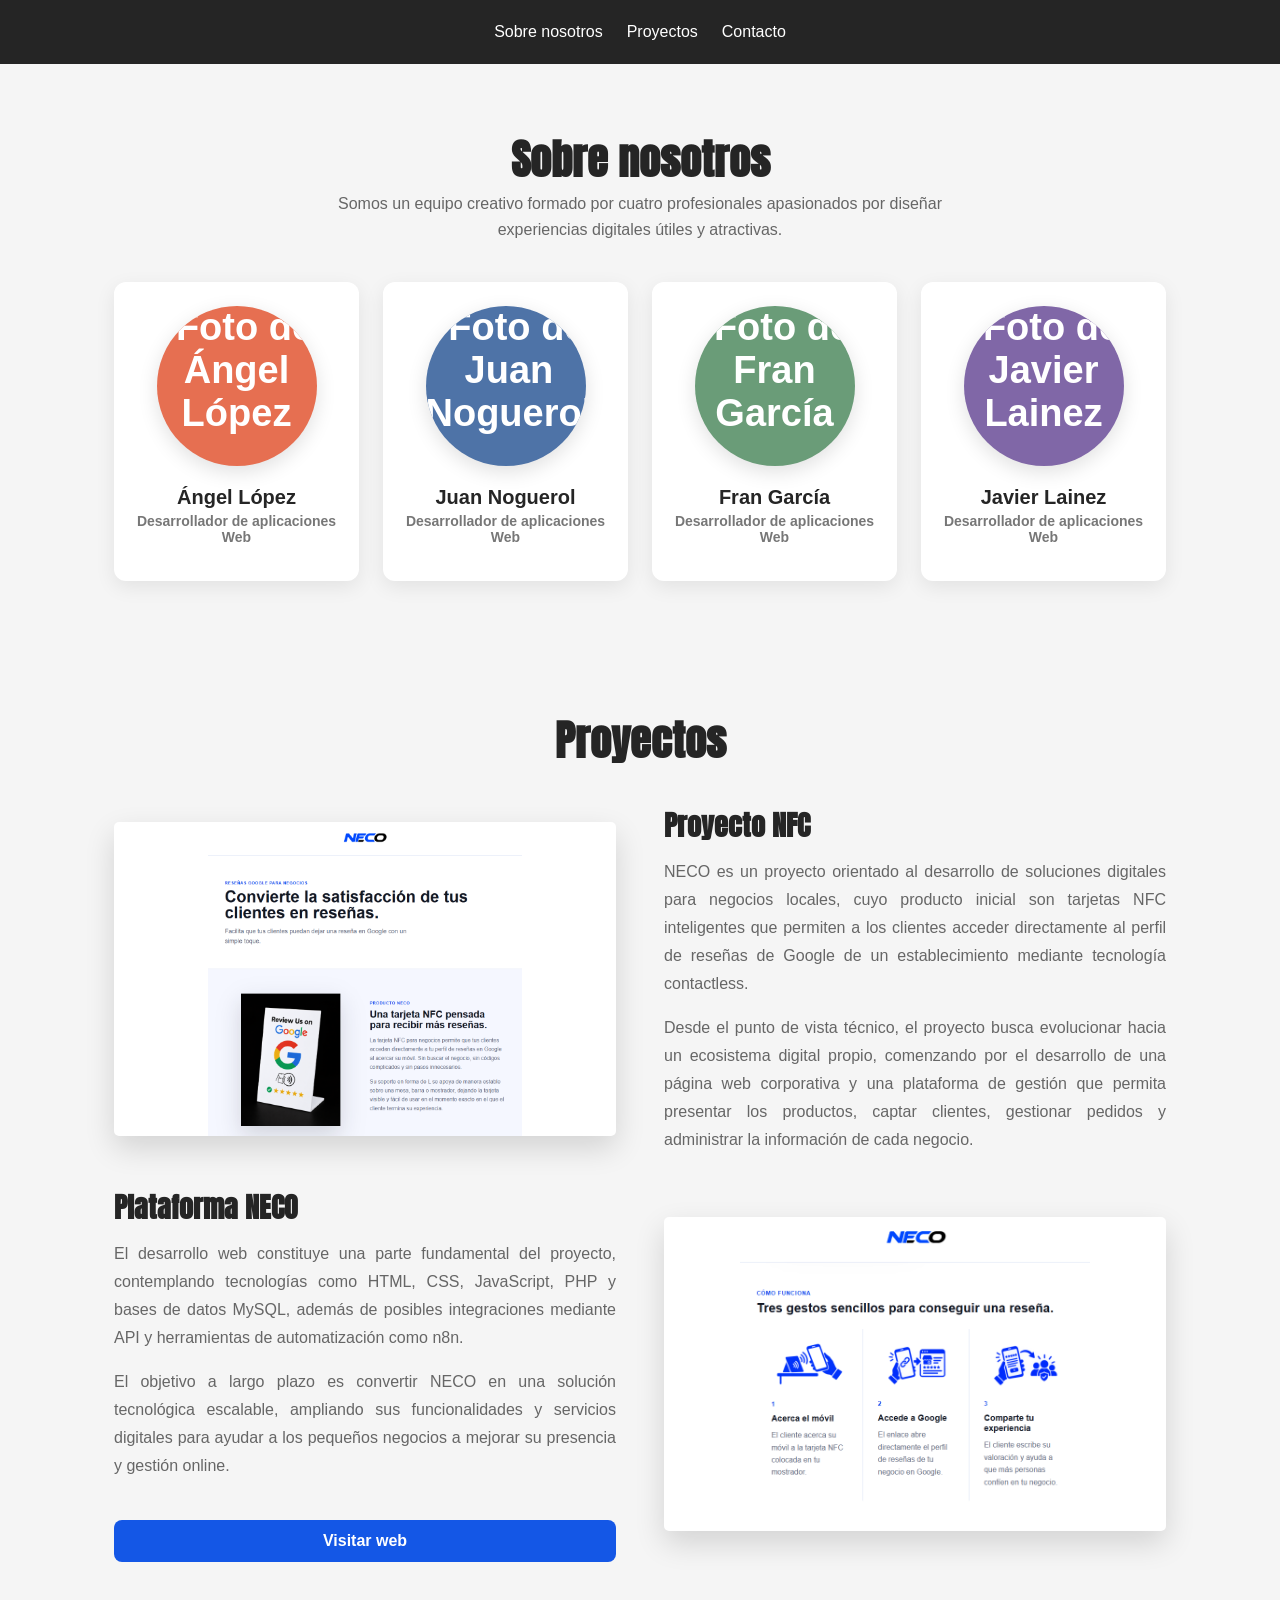
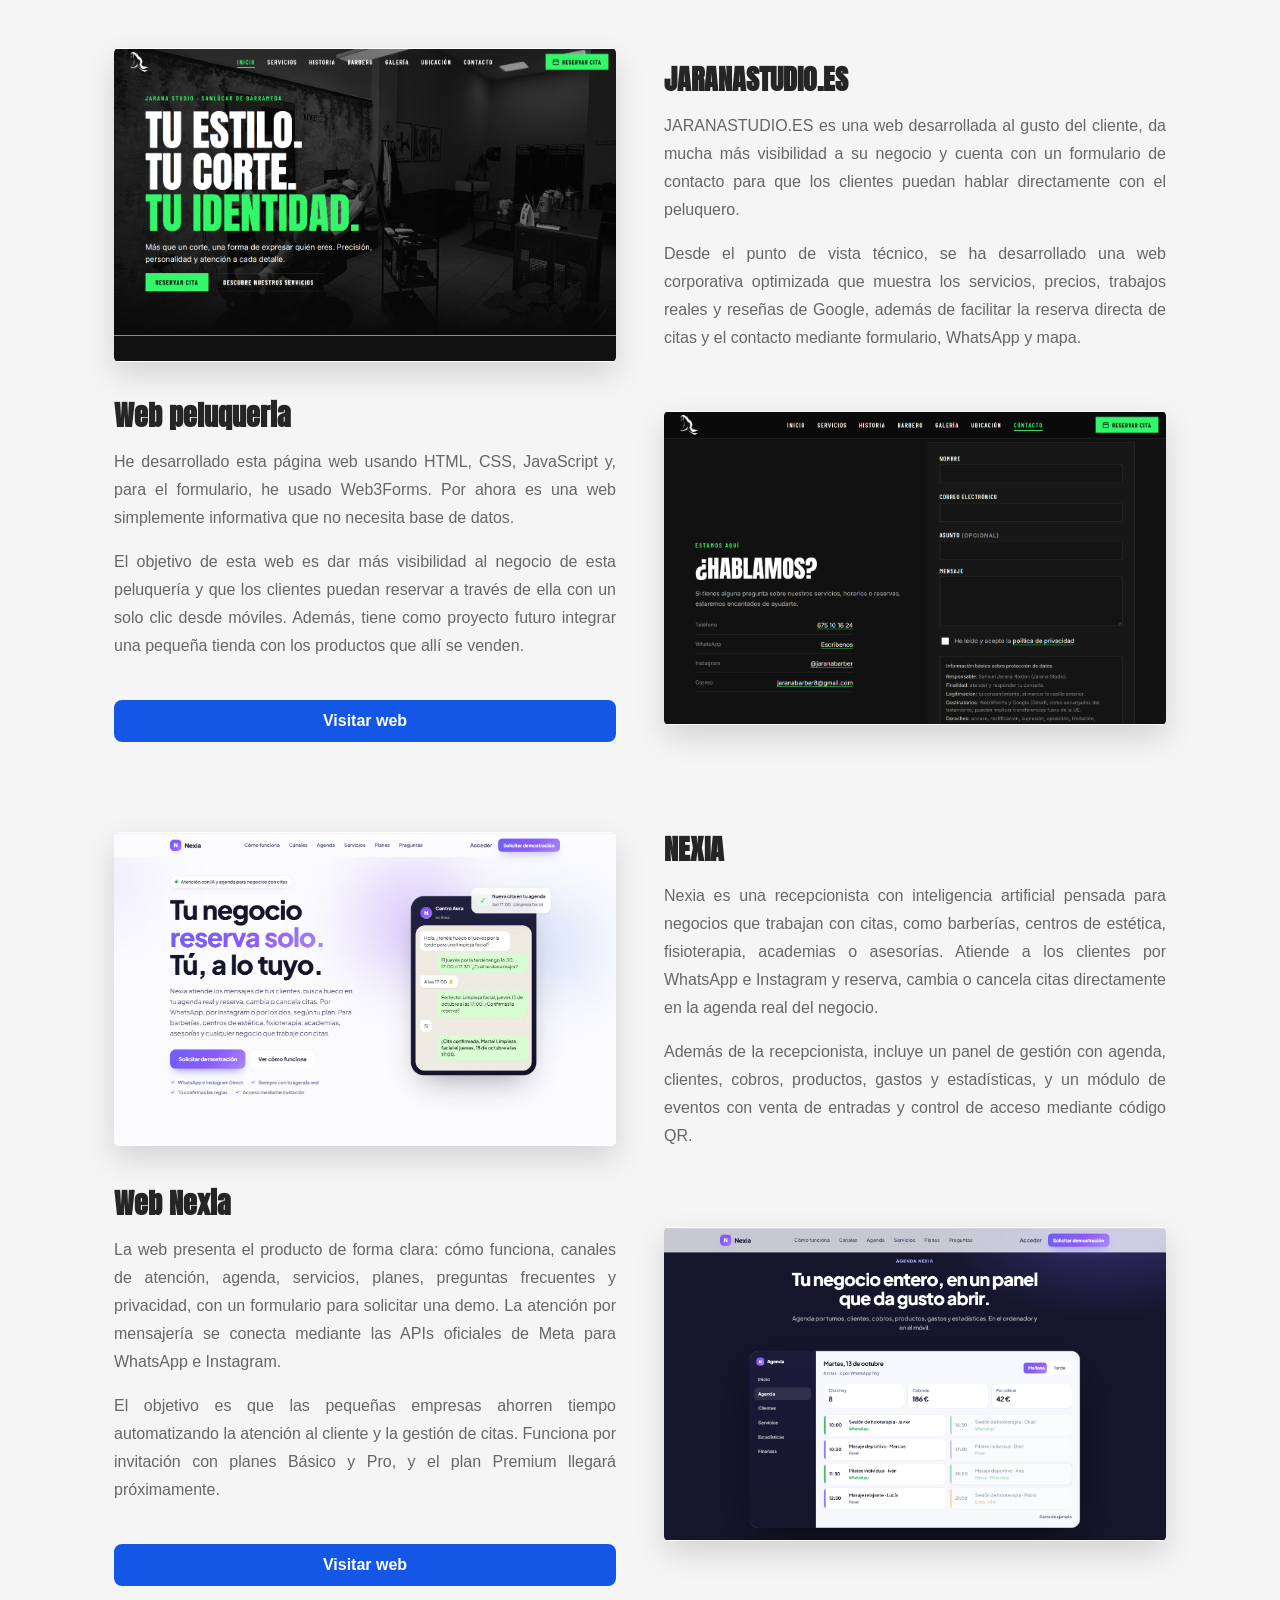
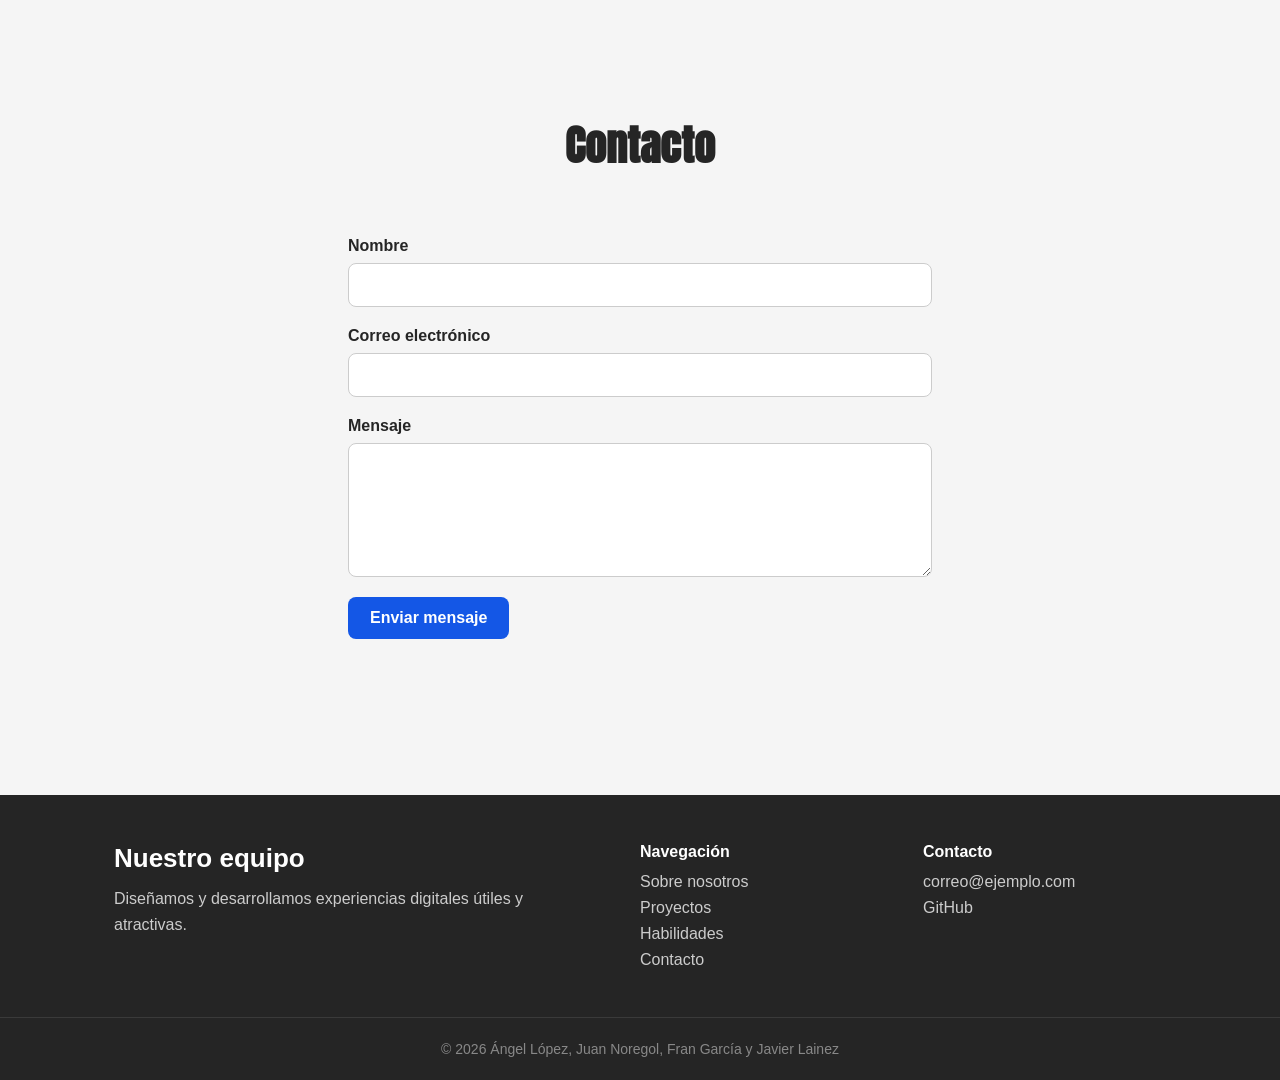
==== commit 4b5fbac0: "Juntar en grupo/ las fotos y bios del equipo de Javier - Fotos dentro del circulo de color de cada t" ====
--- a/grupo/index.html
+++ b/grupo/index.html
@@ -21,7 +21,7 @@
     </nav>
 
     <main>
-        <section class="sobre-nosotros" id="sobre-nosotros" aria-labelledby="about-title">
+        <section class="sobre-nosotros" id="sobre-nosotros" aria-labelledby="nosotros">
 
             <h1 id="nosotros">Sobre nosotros</h1>
             <p class="subtitulo">Somos un equipo creativo formado por cuatro profesionales apasionados por diseñar
@@ -33,14 +33,16 @@
                 <article class="miembros" tabindex="0">
                     <div class="tarjeta-giro"> <!-- FLIP: contenedor que gira -->
                         <div class="tarjeta-frente"> <!-- FLIP: cara delantera -->
-                            <div class="angel" role="img"></div>
+                            <div class="recuadro angel"> <!-- foto de Javier dentro del círculo de color -->
+                                <img src="img/Angel.jpeg" alt="Foto de Ángel López">
+                            </div>
                             <h2>Ángel López</h2>
-                            <p class="role">Desarrollo de aplicaciones web</p>
+                            <p class="role">Desarrollador de aplicaciones Web</p>
                         </div>
                         <div class="tarjeta-dorso dorso-angel"> <!-- FLIP: cara trasera -->
                             <h2>Ángel López</h2>
-                            <p class="bio">Enfocado en arquitectura backend, bases de datos y automatización de procesos para
-                                negocios digitales.</p>
+                            <p class="bio">Se encarga de la lógica del servidor y de las bases de datos, y de que todo funcione
+                                por detrás sin que el usuario lo note.</p>
                         </div>
                     </div>
                 </article>
@@ -48,14 +50,16 @@
                 <article class="miembros" tabindex="0">
                     <div class="tarjeta-giro"> <!-- FLIP -->
                         <div class="tarjeta-frente"> <!-- FLIP -->
-                            <div class="juan" role="img"></div>
-                            <h2>Juan Noregol</h2>
-                            <p class="role">Desarrollo de aplicaciones web</p>
+                            <div class="recuadro juan">
+                                <img src="img/Juan.jpeg" alt="Foto de Juan Noguerol">
+                            </div>
+                            <h2>Juan Noguerol</h2>
+                            <p class="role">Desarrollador de aplicaciones Web</p>
                         </div>
                         <div class="tarjeta-dorso dorso-juan"> <!-- FLIP -->
-                            <h2>Juan Noregol</h2>
-                            <p class="bio">Enfocado en arquitectura backend, bases de datos y automatización de procesos para
-                                negocios digitales.</p>
+                            <h2>Juan Noguerol</h2>
+                            <p class="bio">Convierte los diseños en páginas limpias y fáciles de usar, cuidando que se vean bien
+                                en cualquier pantalla.</p>
                         </div>
                     </div>
                 </article>
@@ -63,14 +67,16 @@
                 <article class="miembro" tabindex="0">
                     <div class="tarjeta-giro"> <!-- FLIP -->
                         <div class="tarjeta-frente"> <!-- FLIP -->
-                            <div class="fran" role="img"></div>
+                            <div class="recuadro fran">
+                                <img src="img/Fran.jpeg" alt="Foto de Fran García">
+                            </div>
                             <h2>Fran García</h2>
-                            <p class="role">Desarrollo de aplicaciones web</p>
+                            <p class="role">Desarrollador de aplicaciones Web</p>
                         </div>
                         <div class="tarjeta-dorso dorso-fran"> <!-- FLIP -->
                             <h2>Fran García</h2>
-                            <p class="bio">Enfocado en arquitectura backend, bases de datos y automatización de procesos para
-                                negocios digitales.</p>
+                            <p class="bio">Trabaja tanto la parte visual como la del servidor y conecta las piezas para que el
+                                proyecto avance sin bloqueos.</p>
                         </div>
                     </div>
                 </article>
@@ -78,14 +84,16 @@
                 <article class="miembro" tabindex="0">
                     <div class="tarjeta-giro"> <!-- FLIP -->
                         <div class="tarjeta-frente"> <!-- FLIP -->
-                            <div class="laine" role="img"></div>
+                            <div class="recuadro laine">
+                                <img src="img/Laine.jpg" alt="Foto de Javier Lainez">
+                            </div>
                             <h2>Javier Lainez</h2>
-                            <p class="role">Desarrollo de aplicaciones web</p>
+                            <p class="role">Desarrollador de aplicaciones Web</p>
                         </div>
                         <div class="tarjeta-dorso dorso-laine"> <!-- FLIP -->
                             <h2>Javier Lainez</h2>
-                            <p class="bio">Enfocado en arquitectura backend, bases de datos y automatización de procesos para
-                                negocios digitales.</p>
+                            <p class="bio">Se centra en integraciones y automatizaciones que ahorran trabajo repetitivo a los
+                                negocios que atendemos.</p>
                         </div>
                     </div>
                 </article>
--- a/grupo/styles.css
+++ b/grupo/styles.css
@@ -553,3 +553,28 @@
 /* =====================================================================
    FLIP DE TARJETAS (añadido por Claude) - FIN
    ===================================================================== */
+
+/* ===== FOTOS DEL EQUIPO (de Javier, juntado en grupo/) ===== */
+.recuadro {
+    width: 160px;
+    height: 160px;
+    margin: 0 auto 20px;
+    border-radius: 50%;
+    overflow: hidden;
+    box-shadow: 0 6px 20px rgba(0, 0, 0, 0.12);
+}
+
+.recuadro img {
+    width: 100%;
+    height: 100%;
+    object-fit: cover;
+    object-position: center top;
+}
+
+@media (max-width: 768px) {
+    .recuadro {
+        width: 120px;
+        height: 120px;
+        margin-bottom: 16px;
+    }
+}
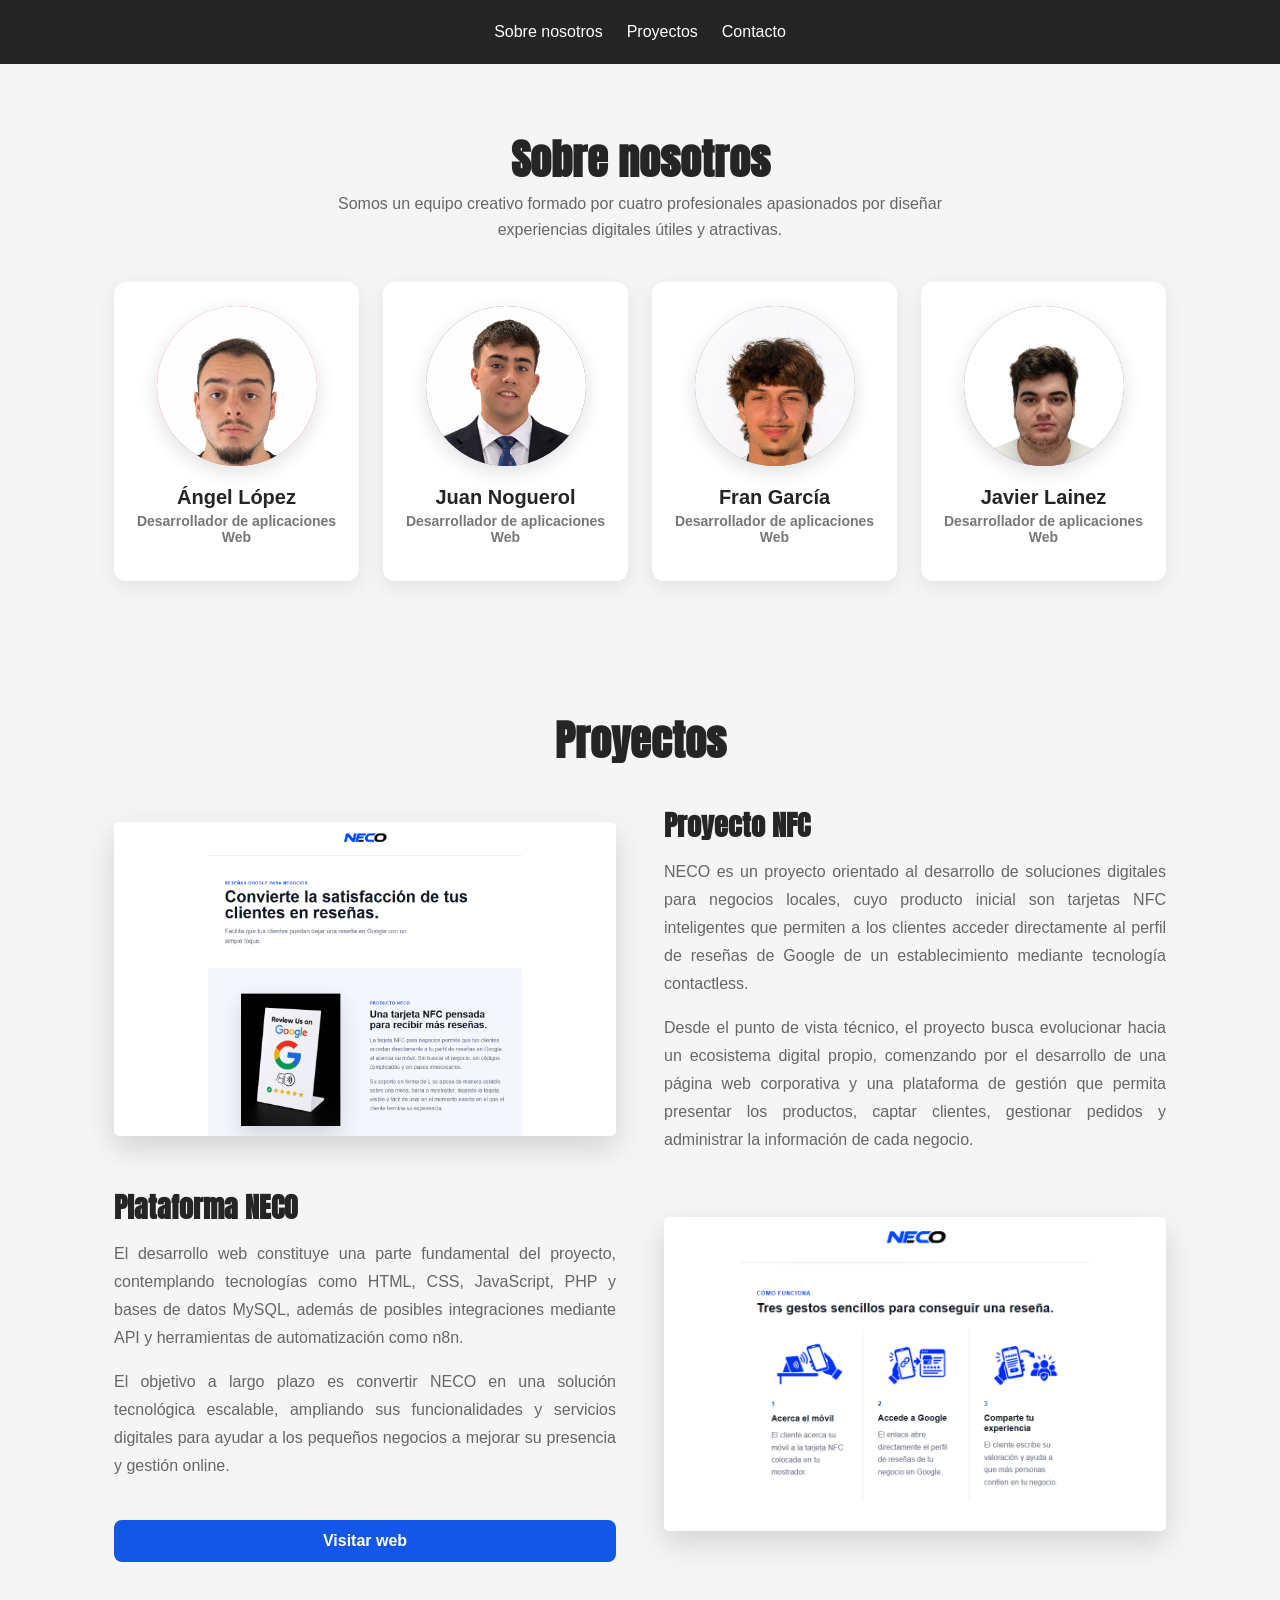
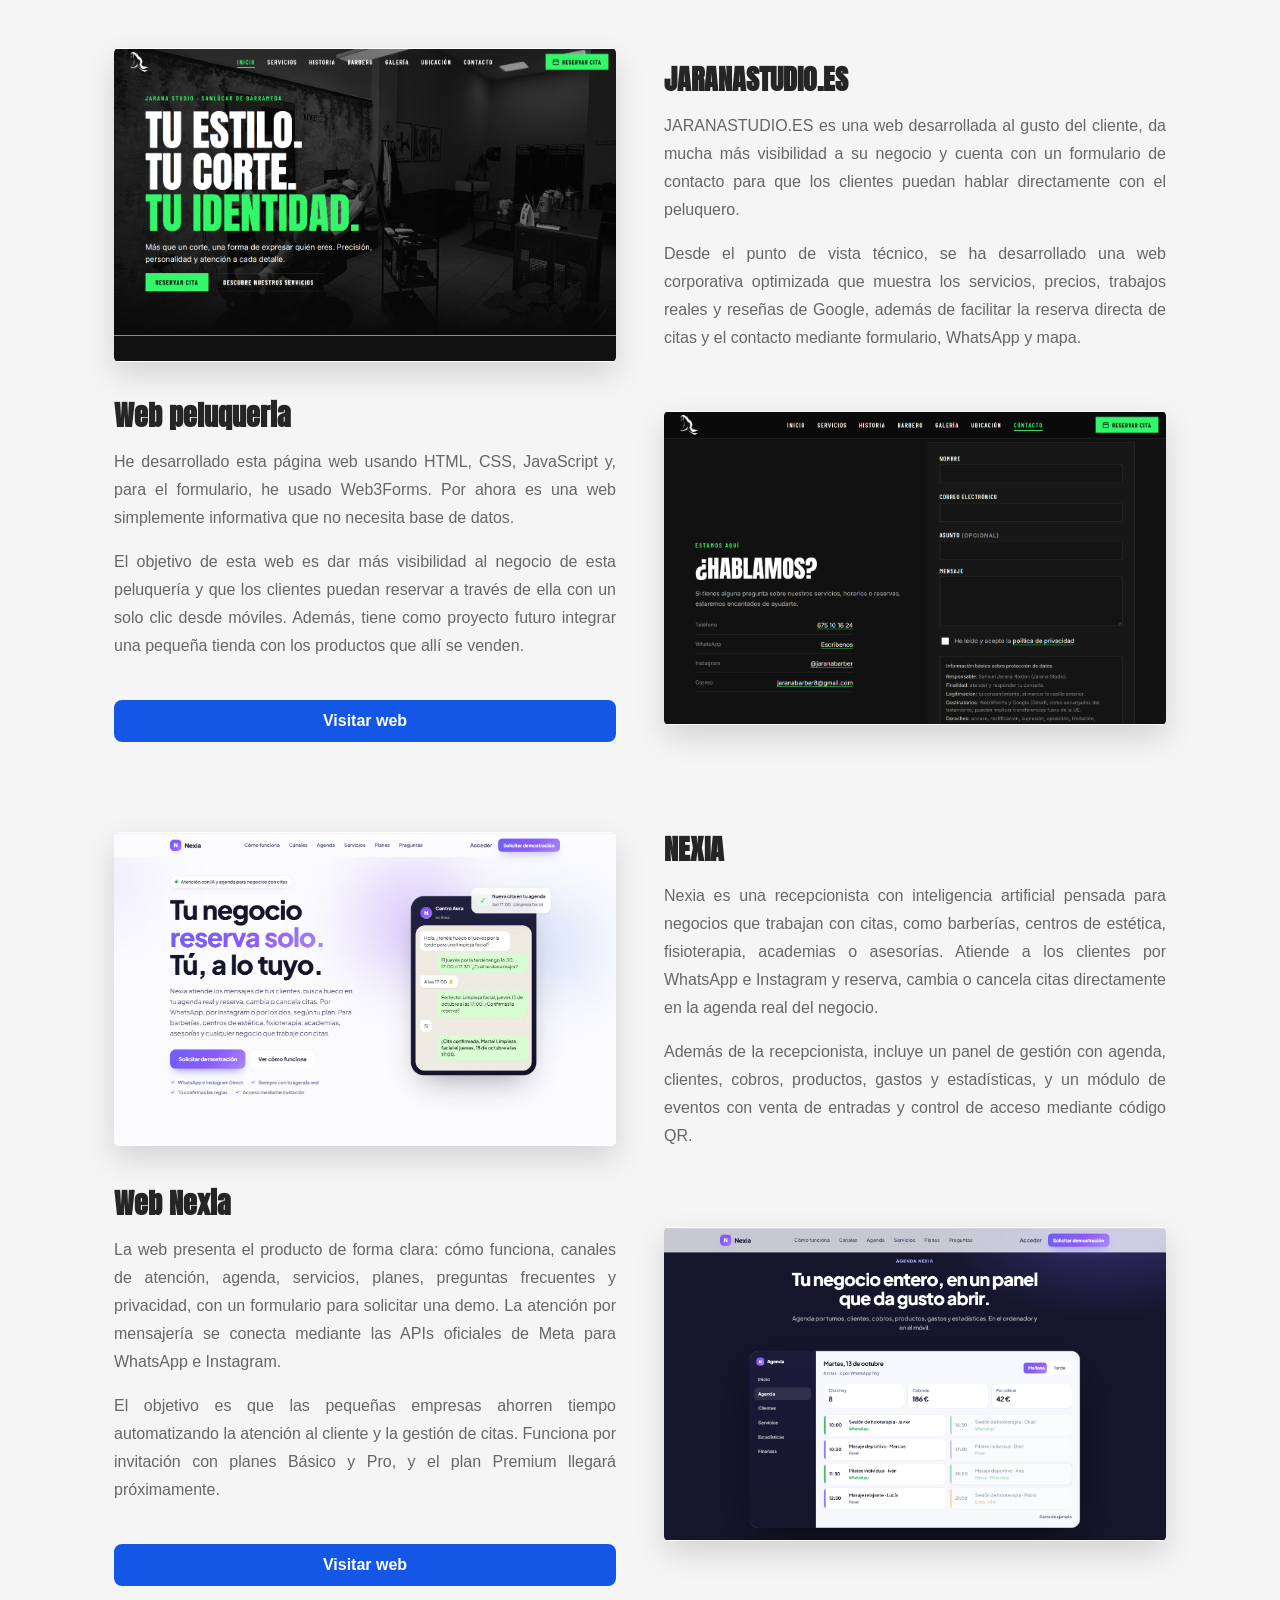
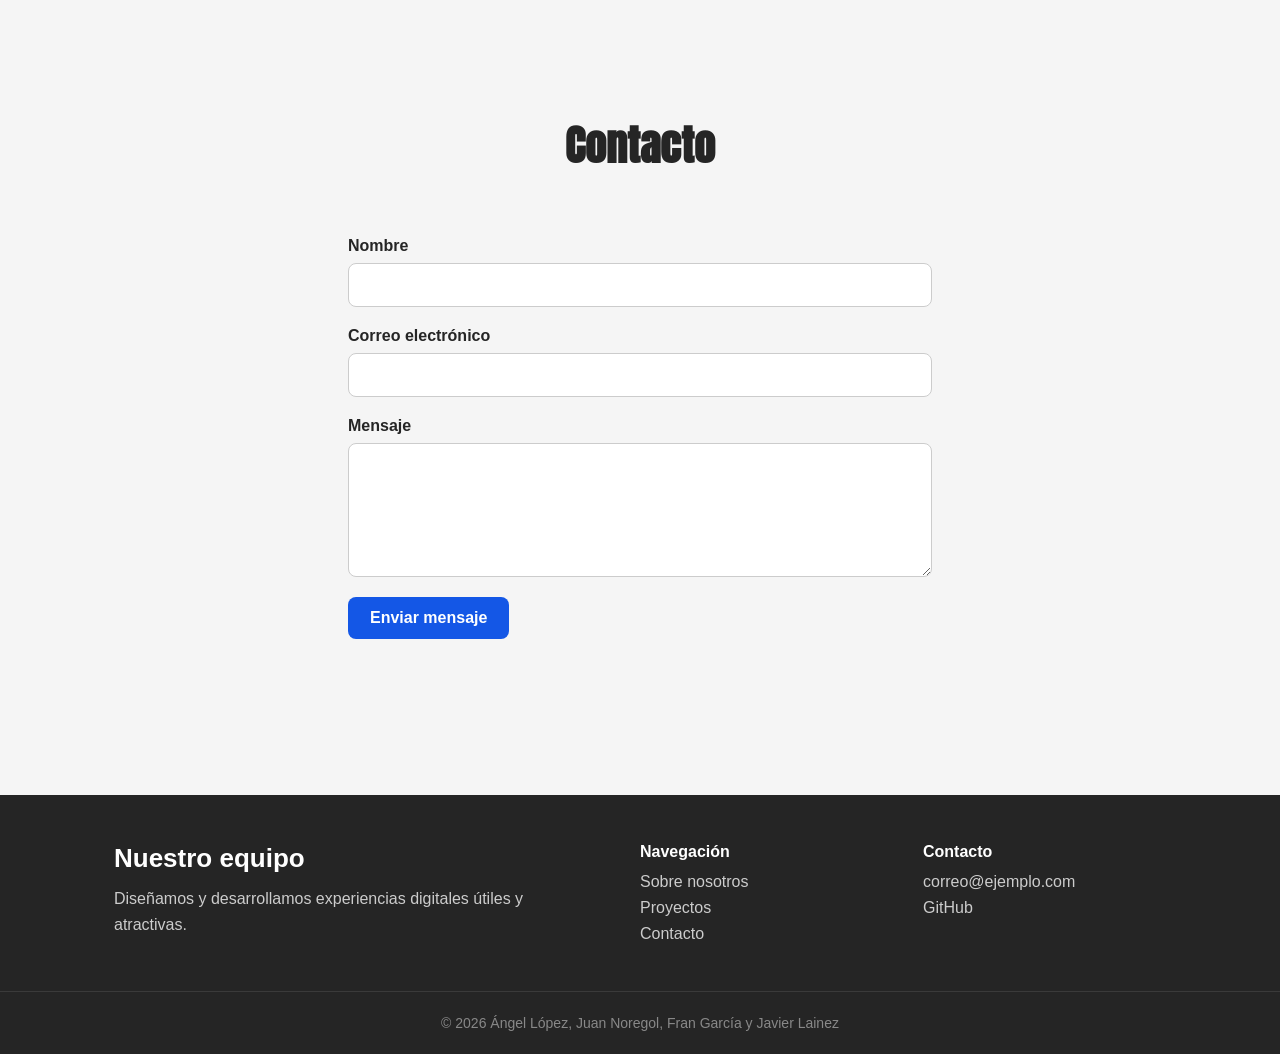
==== commit 39621075: "Merge: fotos del equipo de Juan/Javier junto con el flip - Fotos y bios del equipo integradas en las" ====
--- a/grupo/index.html
+++ b/grupo/index.html
@@ -239,7 +239,6 @@
                 <ul>
                     <li><a href="#sobre-nosotros">Sobre nosotros</a></li>
                     <li><a href="#proyectos">Proyectos</a></li>
-                    <li><a href="#habilidades">Habilidades</a></li>
                     <li><a href="#contacto">Contacto</a></li>
                 </ul>
             </nav>
--- a/grupo/styles.css
+++ b/grupo/styles.css
@@ -144,6 +144,22 @@
     font-weight: bold;
 }
 
+.recuadro {
+    width: 160px;
+    height: 160px;
+    margin: 0 auto 20px;
+    border-radius: 50%;
+    overflow: hidden;
+    box-shadow: 0 6px 20px rgba(0, 0, 0, 0.12);
+}
+
+.recuadro img {
+    width: 100%;
+    height: 100%;
+    object-fit: cover;
+    object-position: center top;
+}
+
 .angel {
     background: #e66f51;
 }
@@ -344,6 +360,7 @@
     display: grid;
     gap: 8px;
 }
+
 
 .form-field label {
     font-weight: 700;
@@ -554,23 +571,7 @@
    FLIP DE TARJETAS (añadido por Claude) - FIN
    ===================================================================== */
 
-/* ===== FOTOS DEL EQUIPO (de Javier, juntado en grupo/) ===== */
-.recuadro {
-    width: 160px;
-    height: 160px;
-    margin: 0 auto 20px;
-    border-radius: 50%;
-    overflow: hidden;
-    box-shadow: 0 6px 20px rgba(0, 0, 0, 0.12);
-}
-
-.recuadro img {
-    width: 100%;
-    height: 100%;
-    object-fit: cover;
-    object-position: center top;
-}
-
+/* ===== FOTOS DEL EQUIPO: tamaño en móvil ===== */
 @media (max-width: 768px) {
     .recuadro {
         width: 120px;
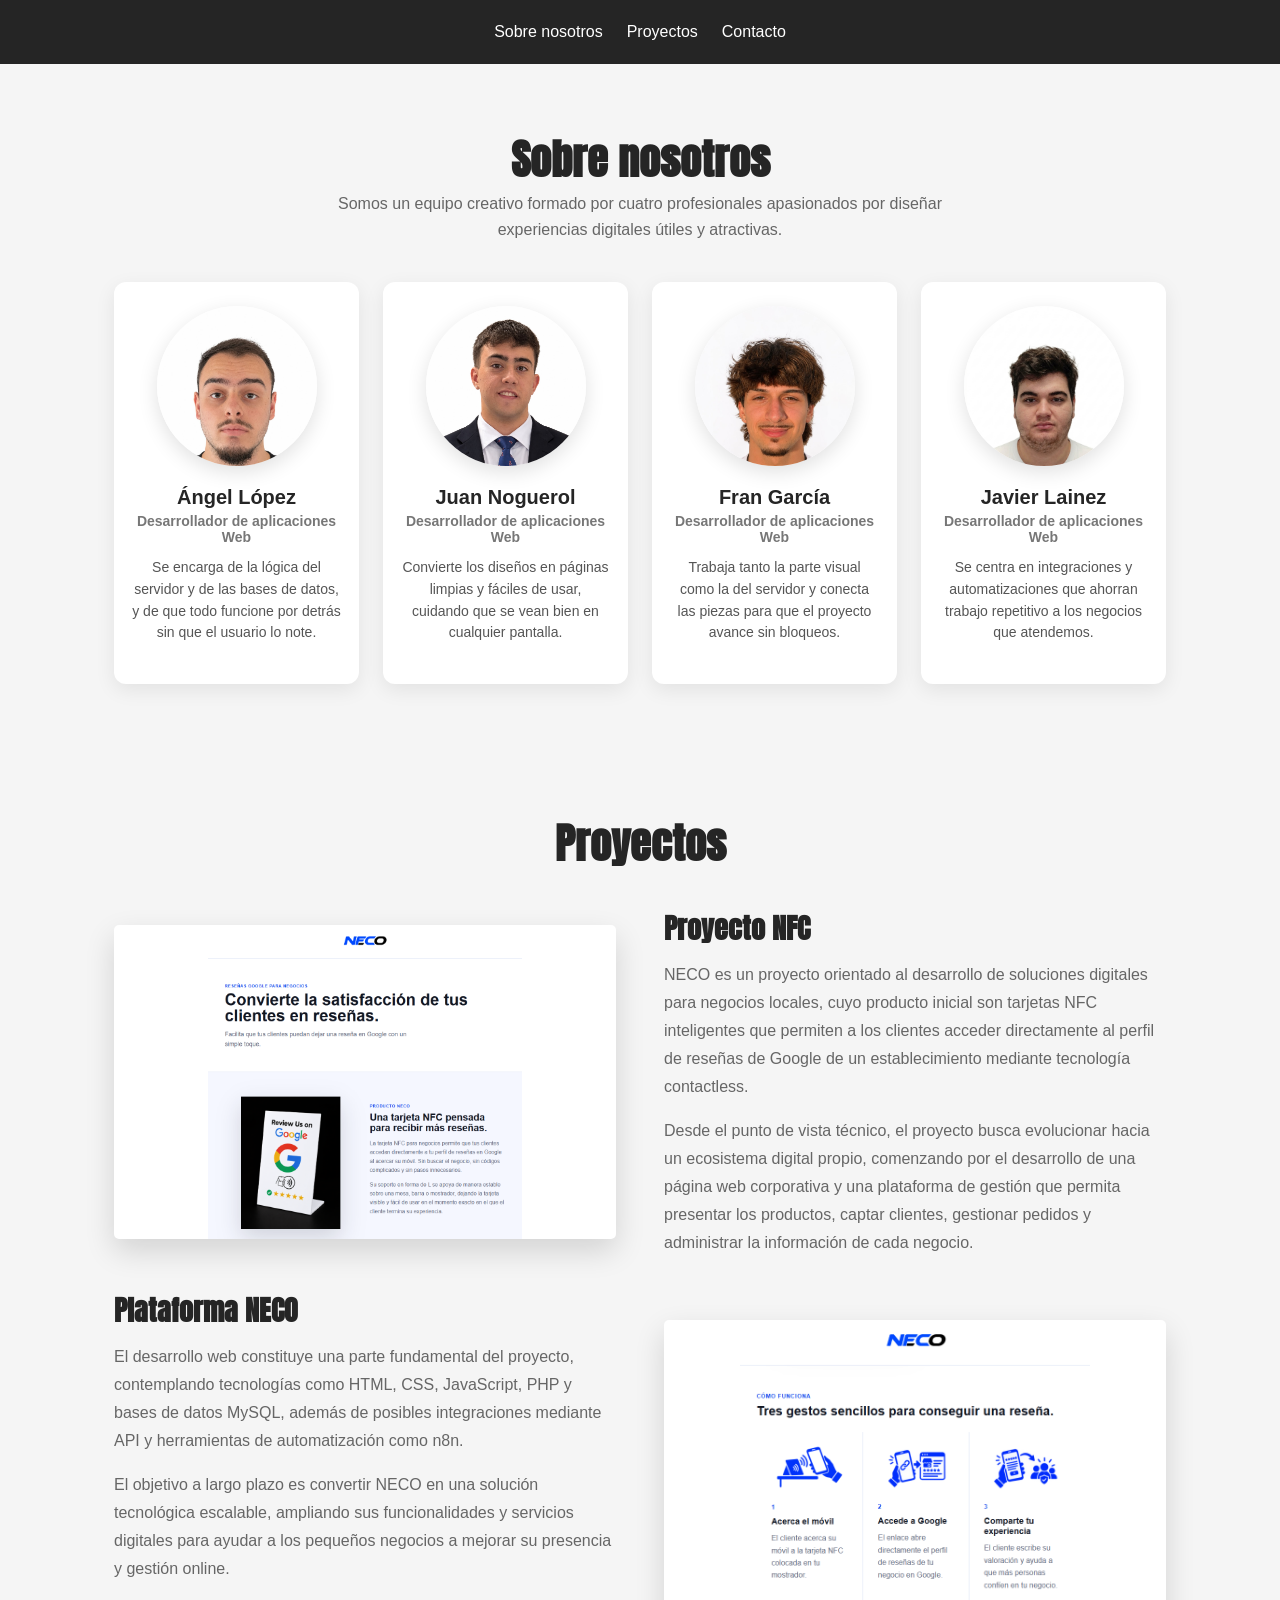
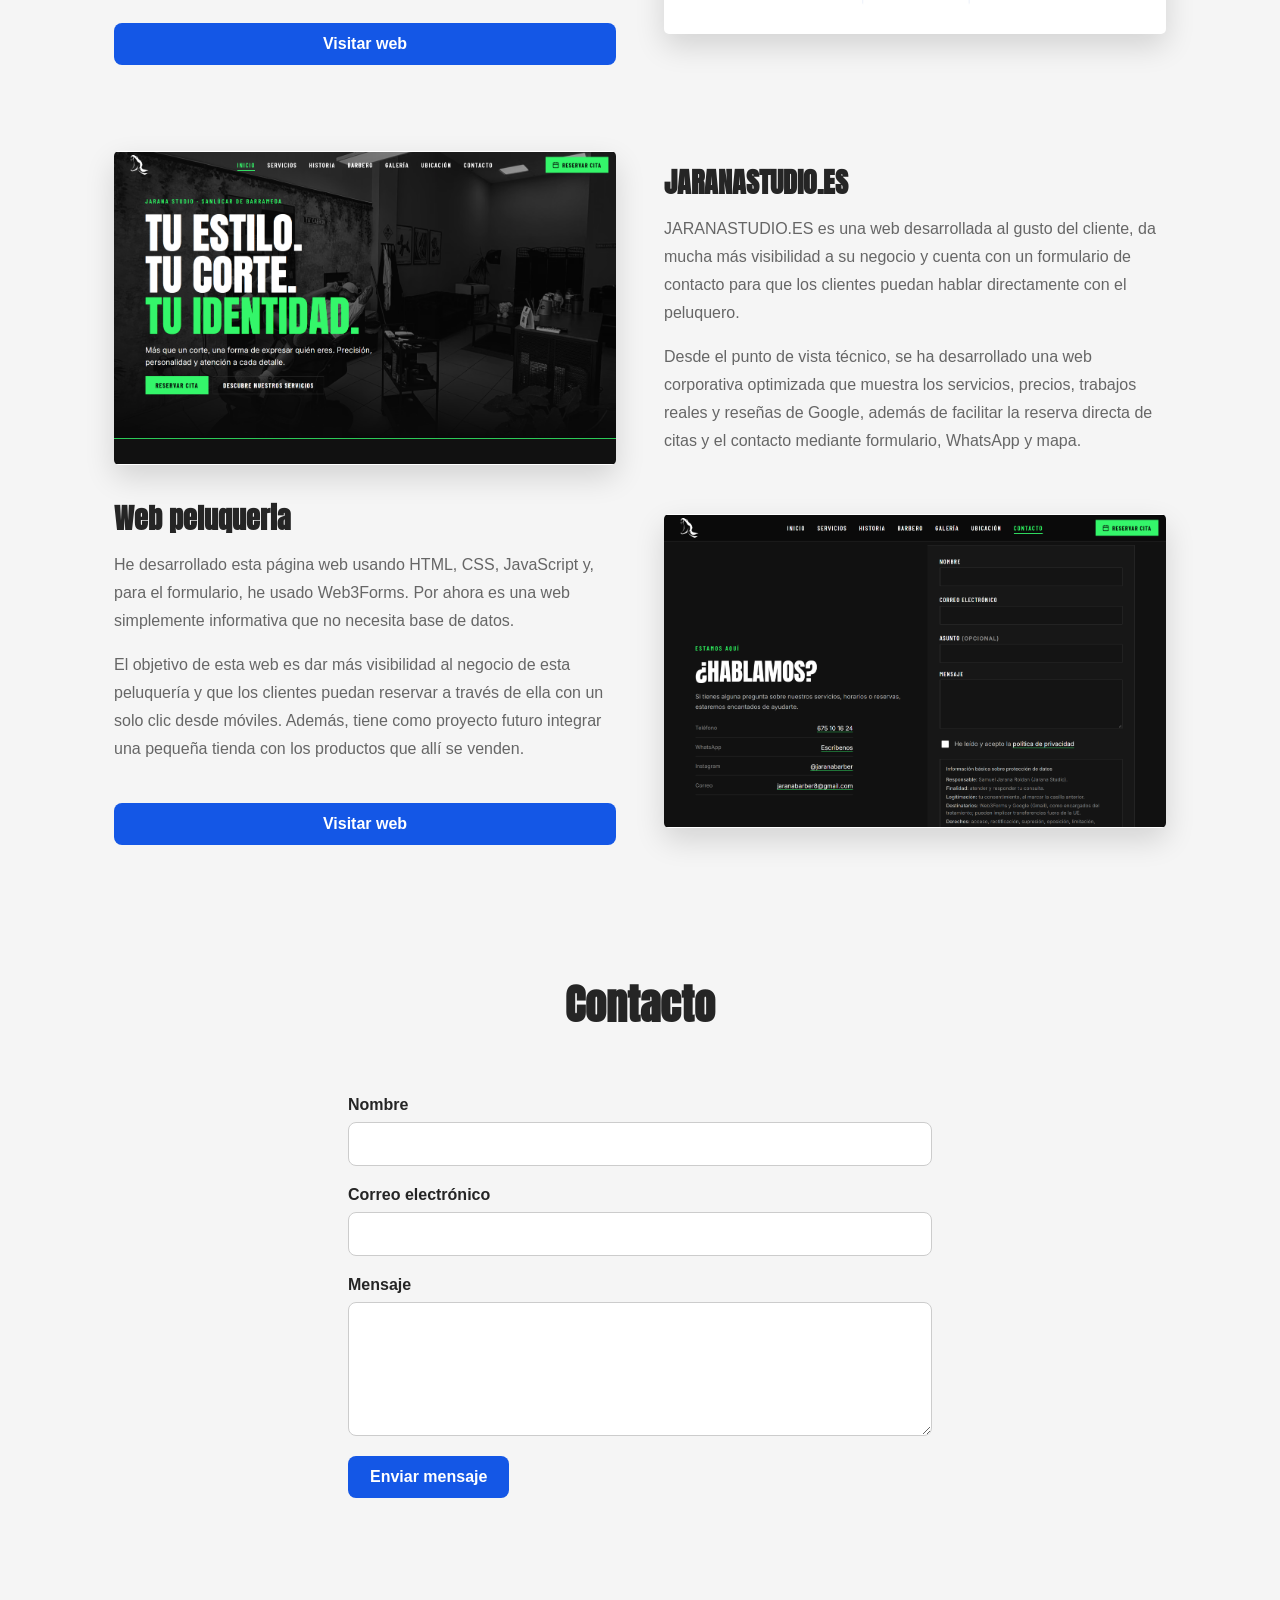
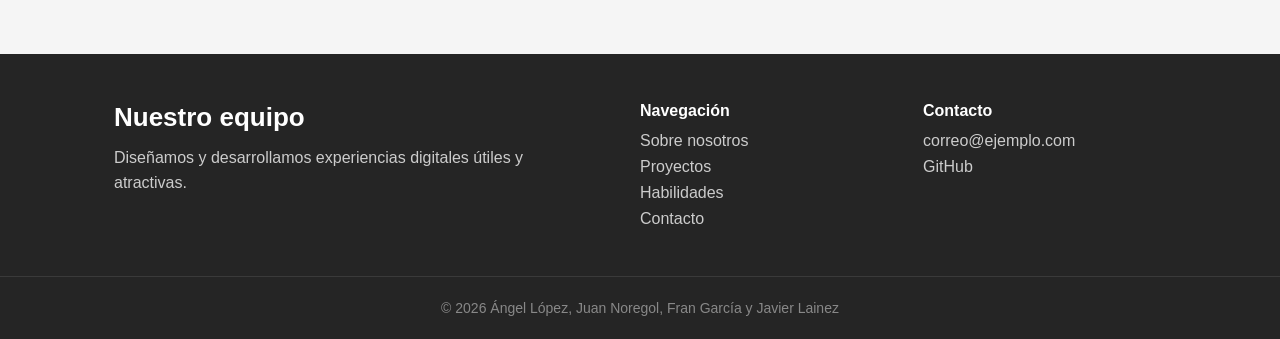
==== commit bf379fa7: "ultimos cambios de jun" ====
--- a/grupo/index.html
+++ b/grupo/index.html
@@ -21,85 +21,54 @@
     </nav>
 
     <main>
-        <section class="sobre-nosotros" id="sobre-nosotros" aria-labelledby="nosotros">
+        <section class="sobre-nosotros" aria-labelledby="nosotros">
 
-            <h1 id="nosotros">Sobre nosotros</h1>
-            <p class="subtitulo">Somos un equipo creativo formado por cuatro profesionales apasionados por diseñar
-                experiencias digitales útiles y atractivas.</p>
+    <h1 id="nosotros">Sobre nosotros</h1>
+    <p class="subtitulo">Somos un equipo creativo formado por cuatro profesionales apasionados por diseñar
+        experiencias digitales útiles y atractivas.</p>
 
-            <div class="team">
-                <!-- FLIP (Claude): cada tarjeta se divide en cara delantera (frente) y trasera (dorso).
-                     tabindex="0" permite girarla también con el teclado (tecla Tab). -->
-                <article class="miembros" tabindex="0">
-                    <div class="tarjeta-giro"> <!-- FLIP: contenedor que gira -->
-                        <div class="tarjeta-frente"> <!-- FLIP: cara delantera -->
-                            <div class="recuadro angel"> <!-- foto de Javier dentro del círculo de color -->
-                                <img src="img/Angel.jpeg" alt="Foto de Ángel López">
-                            </div>
-                            <h2>Ángel López</h2>
-                            <p class="role">Desarrollador de aplicaciones Web</p>
-                        </div>
-                        <div class="tarjeta-dorso dorso-angel"> <!-- FLIP: cara trasera -->
-                            <h2>Ángel López</h2>
-                            <p class="bio">Se encarga de la lógica del servidor y de las bases de datos, y de que todo funcione
-                                por detrás sin que el usuario lo note.</p>
-                        </div>
-                    </div>
-                </article>
+    <div class="team">
+        <article class="miembro">
+            <div class="recuadro">
+                <img src="img/Angel.jpeg" alt="Foto de Ángel López">
+            </div>
+            <h2>Ángel López</h2>
+            <p class="role">Desarrollador de aplicaciones Web</p>
+            <p class="bio">Se encarga de la lógica del servidor y de las bases de datos, y de que todo funcione
+                por detrás sin que el usuario lo note.</p>
+        </article>
 
-                <article class="miembros" tabindex="0">
-                    <div class="tarjeta-giro"> <!-- FLIP -->
-                        <div class="tarjeta-frente"> <!-- FLIP -->
-                            <div class="recuadro juan">
-                                <img src="img/Juan.jpeg" alt="Foto de Juan Noguerol">
-                            </div>
-                            <h2>Juan Noguerol</h2>
-                            <p class="role">Desarrollador de aplicaciones Web</p>
-                        </div>
-                        <div class="tarjeta-dorso dorso-juan"> <!-- FLIP -->
-                            <h2>Juan Noguerol</h2>
-                            <p class="bio">Convierte los diseños en páginas limpias y fáciles de usar, cuidando que se vean bien
-                                en cualquier pantalla.</p>
-                        </div>
-                    </div>
-                </article>
+        <article class="miembro">
+            <div class="recuadro">
+                <img src="img/Juan.jpeg" alt="Foto de Juan Noregol">
+            </div>
+            <h2>Juan Noguerol</h2>
+            <p class="role">Desarrollador de aplicaciones Web</p>
+            <p class="bio">Convierte los diseños en páginas limpias y fáciles de usar, cuidando que se vean bien
+                en cualquier pantalla.</p>
+        </article>
 
-                <article class="miembro" tabindex="0">
-                    <div class="tarjeta-giro"> <!-- FLIP -->
-                        <div class="tarjeta-frente"> <!-- FLIP -->
-                            <div class="recuadro fran">
-                                <img src="img/Fran.jpeg" alt="Foto de Fran García">
-                            </div>
-                            <h2>Fran García</h2>
-                            <p class="role">Desarrollador de aplicaciones Web</p>
-                        </div>
-                        <div class="tarjeta-dorso dorso-fran"> <!-- FLIP -->
-                            <h2>Fran García</h2>
-                            <p class="bio">Trabaja tanto la parte visual como la del servidor y conecta las piezas para que el
-                                proyecto avance sin bloqueos.</p>
-                        </div>
-                    </div>
-                </article>
+        <article class="miembro">
+            <div class="recuadro">
+                <img src="img/Fran.jpeg" alt="Foto de Fran García">
+            </div>
+            <h2>Fran García</h2>
+            <p class="role">Desarrollador de aplicaciones Web</p>
+            <p class="bio">Trabaja tanto la parte visual como la del servidor y conecta las piezas para que el
+                proyecto avance sin bloqueos.</p>
+        </article>
 
-                <article class="miembro" tabindex="0">
-                    <div class="tarjeta-giro"> <!-- FLIP -->
-                        <div class="tarjeta-frente"> <!-- FLIP -->
-                            <div class="recuadro laine">
-                                <img src="img/Laine.jpg" alt="Foto de Javier Lainez">
-                            </div>
-                            <h2>Javier Lainez</h2>
-                            <p class="role">Desarrollador de aplicaciones Web</p>
-                        </div>
-                        <div class="tarjeta-dorso dorso-laine"> <!-- FLIP -->
-                            <h2>Javier Lainez</h2>
-                            <p class="bio">Se centra en integraciones y automatizaciones que ahorran trabajo repetitivo a los
-                                negocios que atendemos.</p>
-                        </div>
-                    </div>
-                </article>
-                <!-- FIN FLIP (Claude) -->
+        <article class="miembro">
+            <div class="recuadro">
+                <img src="img/Laine.jpg" alt="Foto de Javier Lainez">
             </div>
-        </section>
+            <h2>Javier Lainez</h2>
+            <p class="role">Desarrollador de aplicaciones Web</p>
+            <p class="bio">Se centra en integraciones y automatizaciones que ahorran trabajo repetitivo a los
+                negocios que atendemos.</p>
+        </article>
+    </div>
+</section>
 
         <section id="proyectos" class="page-section" aria-labelledby="projects-title">
             <h1 id="projects-title">Proyectos</h1>
@@ -162,39 +131,6 @@
                 <img src="img/jaranastudio.es_ (2).png" alt="Vista del proyecto NECO">
             </article>
 
-            <br>
-            <br>
-            <br>
-
-            <article class="proyecto proyecto-izquierda">
-                <img src="img/nexia.png" alt="Página principal de Nexia">
-                <div class="proyecto-contenido">
-                    <h3>NEXIA</h3>
-                    <p class="p-proyecto">Nexia es una recepcionista con inteligencia artificial pensada para negocios que trabajan con
-                        citas, como barberías, centros de estética, fisioterapia, academias o asesorías. Atiende a los
-                        clientes por WhatsApp e Instagram y reserva, cambia o cancela citas directamente en la agenda
-                        real del negocio.</p>
-                    <p class="p-proyecto">Además de la recepcionista, incluye un panel de gestión con agenda, clientes, cobros,
-                        productos, gastos y estadísticas, y un módulo de eventos con venta de entradas y control de
-                        acceso mediante código QR.</p>
-                </div>
-            </article>
-
-            <article class="proyecto proyecto-derecha">
-                <div class="proyecto-contenido">
-                    <h3>Web Nexia</h3>
-                    <p class="p-proyecto">La web presenta el producto de forma clara: cómo funciona, canales de atención, agenda,
-                        servicios, planes, preguntas frecuentes y privacidad, con un formulario para solicitar una demo.
-                        La atención por mensajería se conecta mediante las APIs oficiales de Meta para WhatsApp e
-                        Instagram.</p>
-                    <p class="p-proyecto">El objetivo es que las pequeñas empresas ahorren tiempo automatizando la atención al
-                        cliente y la gestión de citas. Funciona por invitación con planes Básico y Pro, y el plan
-                        Premium llegará próximamente.</p>
-                    <a class="boton-proyecto" href="https://www.hellonexia.es/">Visitar web</a>
-                </div>
-                <img src="img/nexia2.png" alt="Vista de la web de Nexia">
-            </article>
-
 
 
 
@@ -239,6 +175,7 @@
                 <ul>
                     <li><a href="#sobre-nosotros">Sobre nosotros</a></li>
                     <li><a href="#proyectos">Proyectos</a></li>
+                    <li><a href="#habilidades">Habilidades</a></li>
                     <li><a href="#contacto">Contacto</a></li>
                 </ul>
             </nav>
--- a/grupo/styles.css
+++ b/grupo/styles.css
@@ -10,10 +10,6 @@
     src: url('assets/Oswald-Medium.ttf') format('truetype');
     font-weight: 500;
     font-style: normal;
-}
-
-.p-proyecto {
-    text-align: justify;
 }
 
 
@@ -76,9 +72,7 @@
 
 .enlaces a:hover,
 .enlaces a:focus {
-    color: #d4d4d4;
-    transform: scale(1.05);
-    transition: transform 160ms ease, color 160ms ease;
+    color: #f0a27f;
 }
 
 
@@ -406,7 +400,7 @@
     outline: 3px solid #252525;
     outline-offset: 3px;
 }
-
+/* ===== FOOTER ===== */
 .footer {
     margin-top: 64px;
     background: #252525;
@@ -473,109 +467,3 @@
         text-align: center;
     }
 }
-
-/* =====================================================================
-   FLIP DE TARJETAS (añadido por Claude) - INICIO
-   Al pasar el ratón (o enfocar con Tab) la tarjeta gira y enseña la bio.
-   No se ha modificado ninguna regla anterior: aquí solo se sobrescriben.
-   ===================================================================== */
-
-/* FLIP: el <article> pasa a ser solo el "marco" con perspectiva 3D;
-   el fondo blanco y la sombra ahora los llevan las caras */
-.team > .miembros,
-.team > .miembro {
-    padding: 0;
-    background: none;
-    box-shadow: none;
-    perspective: 1000px;
-    outline: none;
-}
-
-/* FLIP: contenedor que gira. Las dos caras van en la misma celda del grid,
-   así la tarjeta toma la altura de la cara más alta */
-.tarjeta-giro {
-    display: grid;
-    width: 100%;
-    height: 100%;
-    transform-style: preserve-3d;
-    transition: transform 700ms cubic-bezier(0.4, 0.2, 0.2, 1);
-}
-
-/* FLIP: gira al pasar el ratón o al enfocar con el teclado */
-.miembros:hover .tarjeta-giro,
-.miembro:hover .tarjeta-giro,
-.miembros:focus-visible .tarjeta-giro,
-.miembro:focus-visible .tarjeta-giro {
-    transform: rotateY(180deg);
-}
-
-/* FLIP: estilos comunes de las dos caras */
-.tarjeta-frente,
-.tarjeta-dorso {
-    grid-area: 1 / 1;
-    display: flex;
-    flex-direction: column;
-    align-items: center;
-    justify-content: center;
-    padding: 24px 18px;
-    border-radius: 12px;
-    box-shadow: 0 6px 20px rgba(0, 0, 0, 0.08);
-    -webkit-backface-visibility: hidden;
-    backface-visibility: hidden;
-}
-
-/* FLIP: cara delantera */
-.tarjeta-frente {
-    background: #fff;
-}
-
-/* FLIP: cara trasera, girada 180º para que se vea al dar la vuelta */
-.tarjeta-dorso {
-    transform: rotateY(180deg);
-    color: #fff;
-}
-
-.tarjeta-dorso h2 {
-    margin: 0 0 12px;
-}
-
-.tarjeta-dorso .bio {
-    margin: 0;
-    color: #fff;
-}
-
-/* FLIP: color del dorso de cada persona (el mismo que su círculo) */
-.dorso-angel { background: #e66f51; }
-.dorso-juan  { background: #4e73a7; }
-.dorso-fran  { background: #6a9c78; }
-.dorso-laine { background: #8067a7; }
-
-/* FLIP: anillo de foco visible para quien navega con teclado */
-.miembros:focus-visible .tarjeta-frente,
-.miembro:focus-visible .tarjeta-frente,
-.miembros:focus-visible .tarjeta-dorso,
-.miembro:focus-visible .tarjeta-dorso {
-    outline: 3px solid #252525;
-    outline-offset: 3px;
-}
-
-/* FLIP: si el usuario tiene desactivadas las animaciones en su sistema,
-   la tarjeta cambia de cara sin girar */
-@media (prefers-reduced-motion: reduce) {
-    .tarjeta-giro {
-        transition: none;
-    }
-}
-
-/* =====================================================================
-   FLIP DE TARJETAS (añadido por Claude) - FIN
-   ===================================================================== */
-
-/* ===== FOTOS DEL EQUIPO: tamaño en móvil ===== */
-@media (max-width: 768px) {
-    .recuadro {
-        width: 120px;
-        height: 120px;
-        margin-bottom: 16px;
-    }
-}
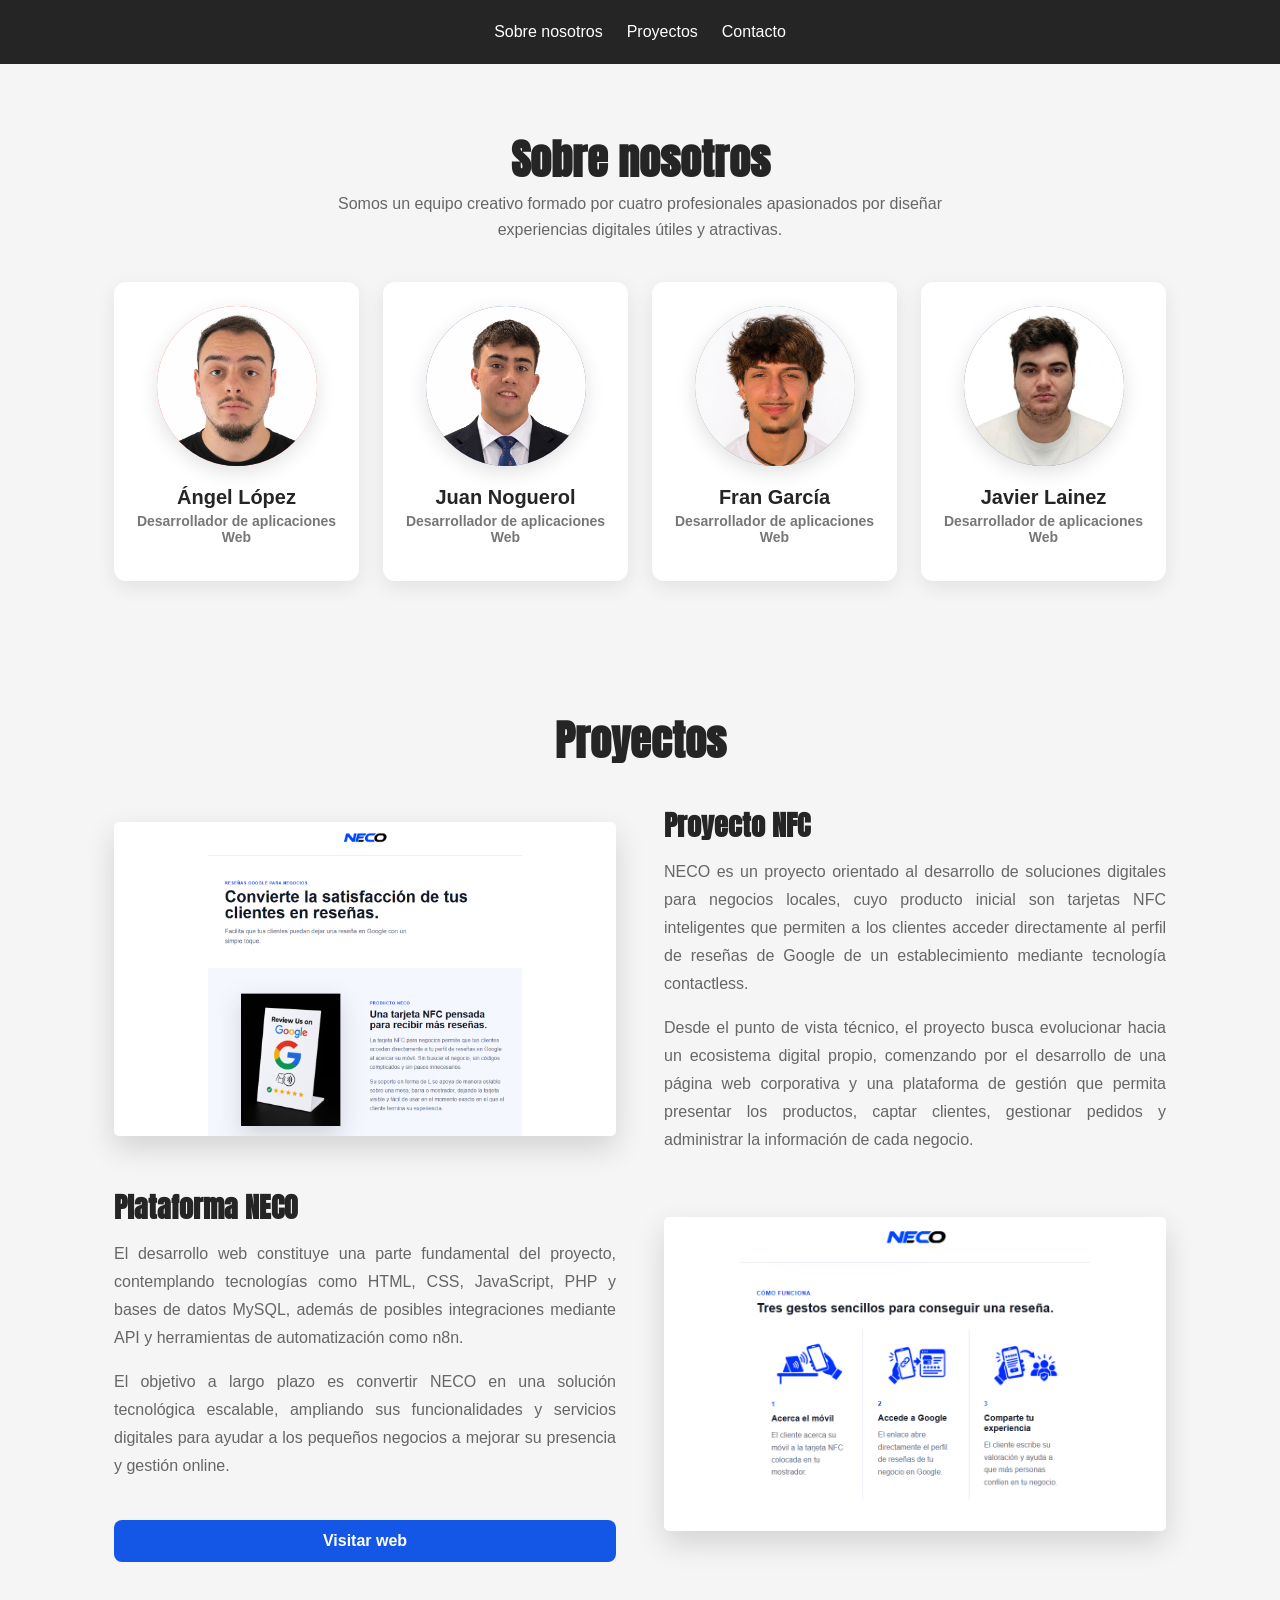
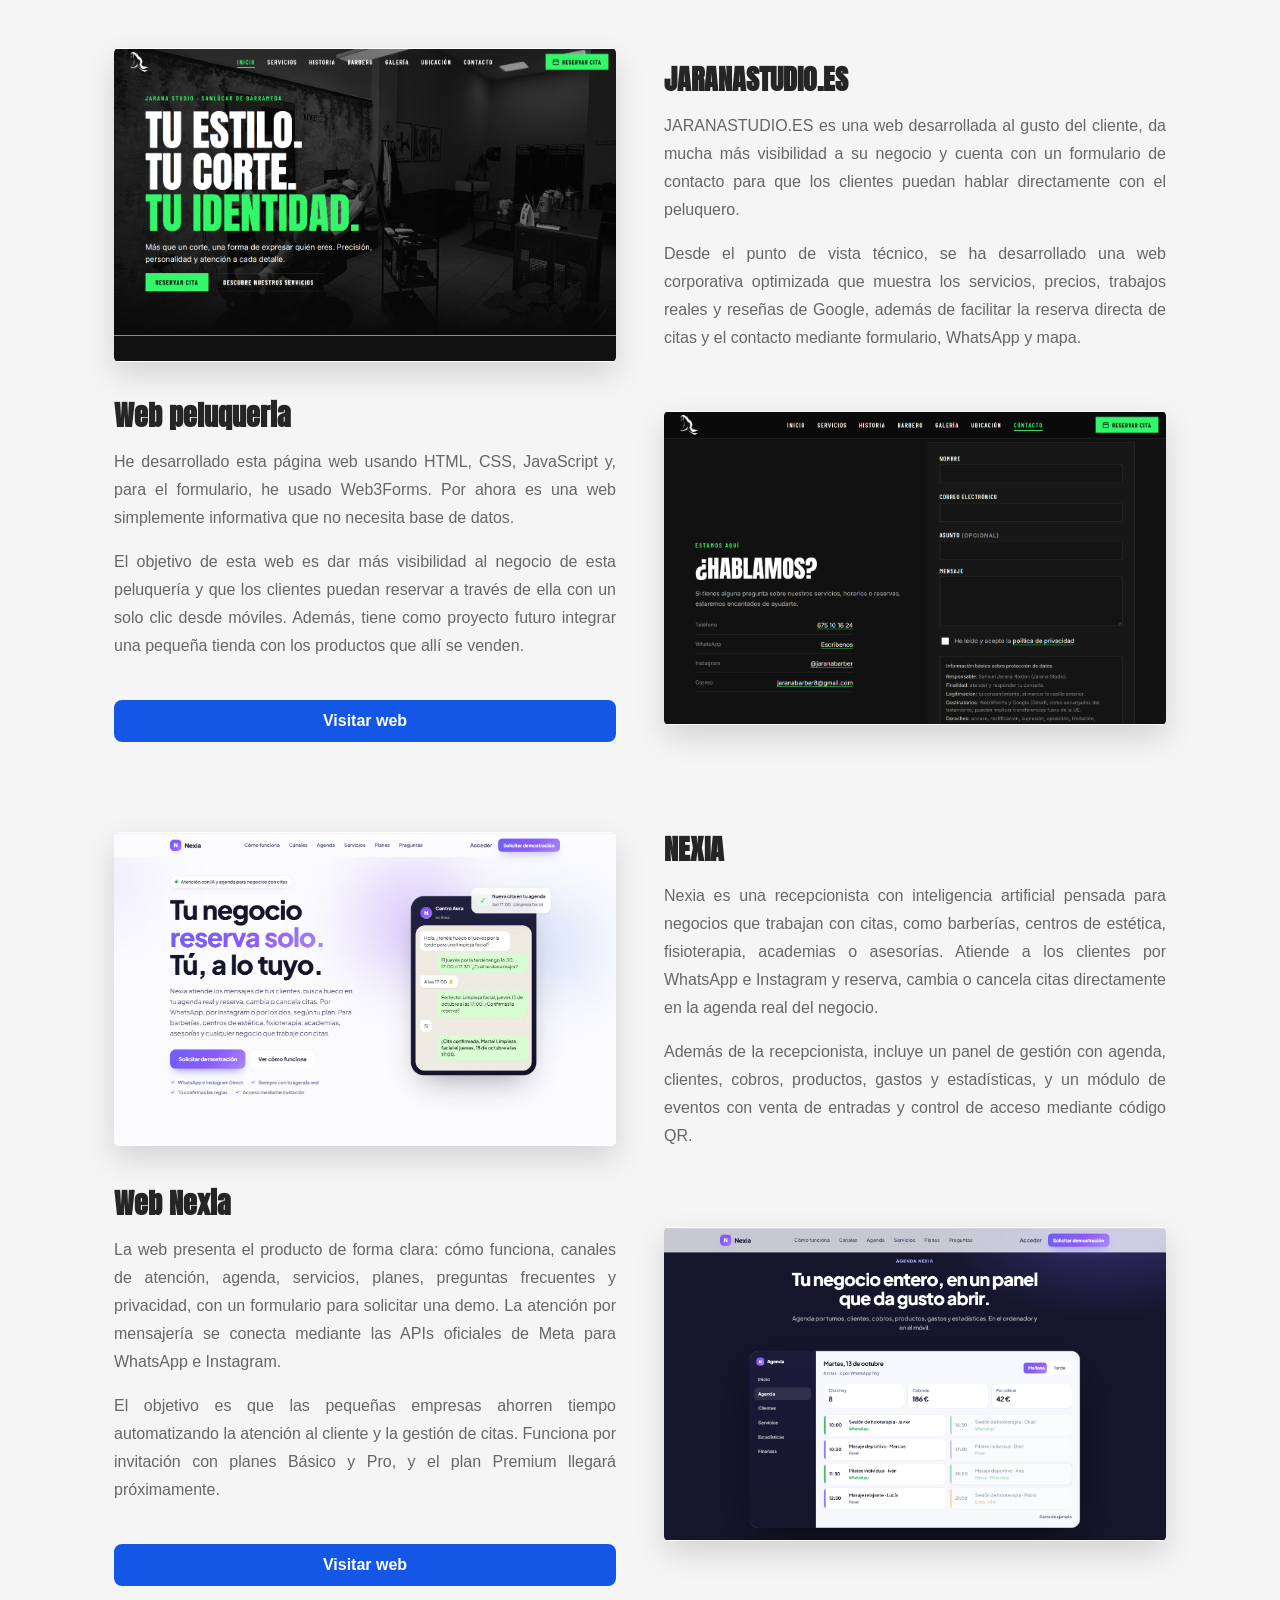
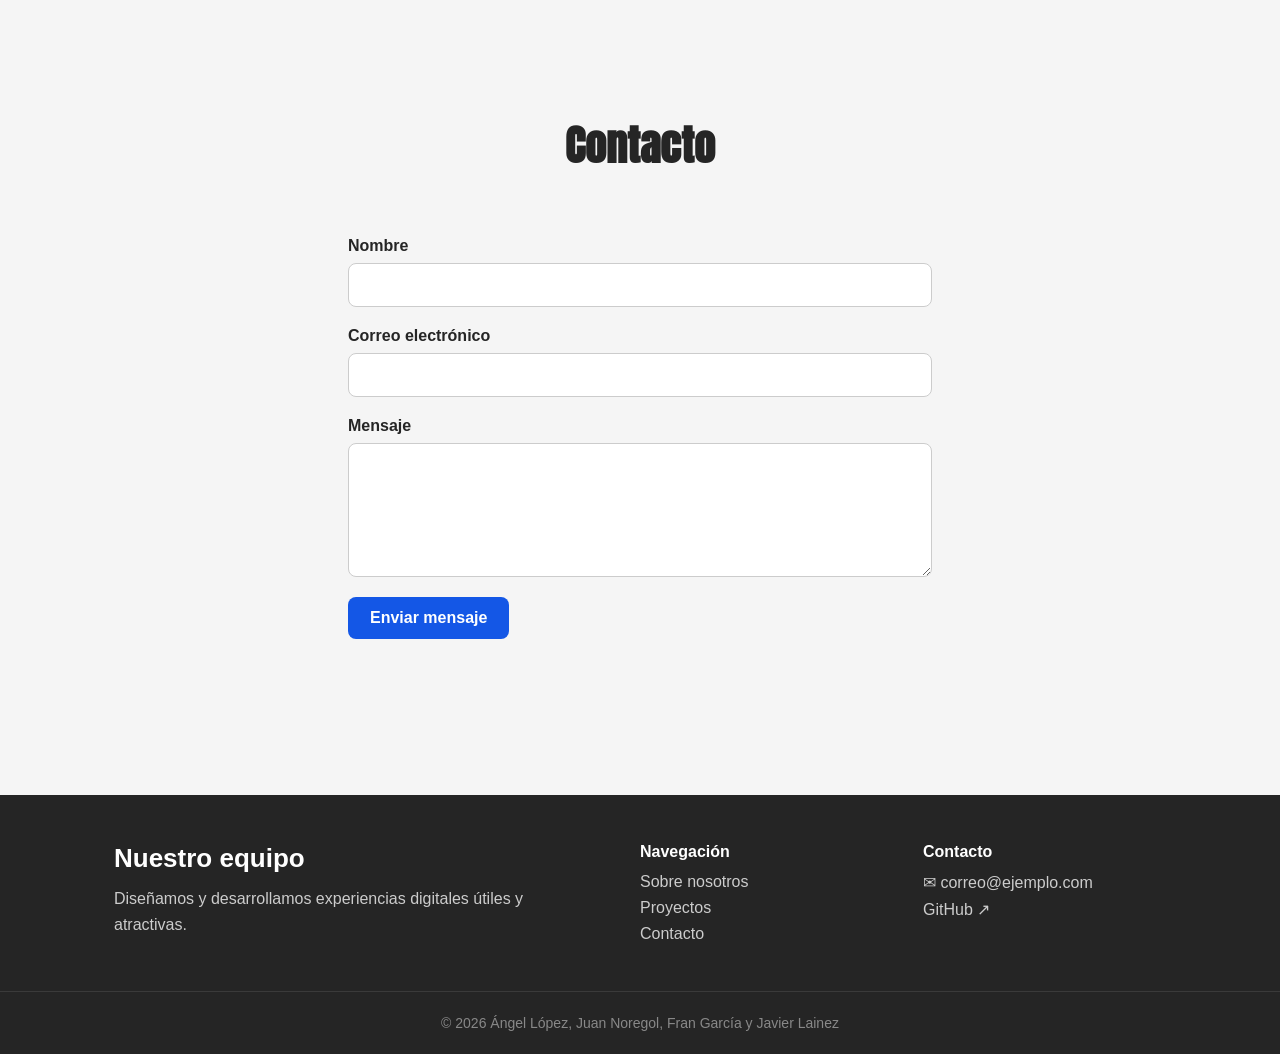
==== commit b8703c92: "fallos" ====
--- a/grupo/index.html
+++ b/grupo/index.html
@@ -1,74 +1,107 @@
 <!DOCTYPE html>
-<html lang="en">
+<html lang="es">
 
 <head>
     <meta charset="UTF-8">
     <meta name="viewport" content="width=device-width, initial-scale=1.0">
-    <title>documento</title>
-    <link rel="stylesheet" href="styles.css">
+    <title>Portfolio del equipo</title>
+    <link rel="stylesheet" href="style.css">
 </head>
 
 <body>
-    <nav class="navbar">
-        <div class="nav-container">
-            <a class="logo" href="#sobre-nosotros"></a>
-            <ul class="enlaces">
-                <li><a href="#sobre-nosotros">Sobre nosotros</a></li>
-                <li><a href="#proyectos">Proyectos</a></li>
-                <li><a href="#contacto">Contacto</a></li>
-            </ul>
-        </div>
-    </nav>
+    <header>
+        <nav class="navbar">
+            <div class="nav-container">
+                <a class="logo" href="#sobre-nosotros"></a>
+                <ul class="enlaces">
+                    <li><a href="#sobre-nosotros">Sobre nosotros</a></li>
+                    <li><a href="#proyectos">Proyectos</a></li>
+                    <li><a href="#contacto">Contacto</a></li>
+                </ul>
+            </div>
+        </nav>
+    </header>
 
     <main>
-        <section class="sobre-nosotros" aria-labelledby="nosotros">
-
-    <h1 id="nosotros">Sobre nosotros</h1>
-    <p class="subtitulo">Somos un equipo creativo formado por cuatro profesionales apasionados por diseñar
-        experiencias digitales útiles y atractivas.</p>
-
-    <div class="team">
-        <article class="miembro">
-            <div class="recuadro">
-                <img src="img/Angel.jpeg" alt="Foto de Ángel López">
-            </div>
-            <h2>Ángel López</h2>
-            <p class="role">Desarrollador de aplicaciones Web</p>
-            <p class="bio">Se encarga de la lógica del servidor y de las bases de datos, y de que todo funcione
-                por detrás sin que el usuario lo note.</p>
-        </article>
-
-        <article class="miembro">
-            <div class="recuadro">
-                <img src="img/Juan.jpeg" alt="Foto de Juan Noregol">
-            </div>
-            <h2>Juan Noguerol</h2>
-            <p class="role">Desarrollador de aplicaciones Web</p>
-            <p class="bio">Convierte los diseños en páginas limpias y fáciles de usar, cuidando que se vean bien
-                en cualquier pantalla.</p>
-        </article>
-
-        <article class="miembro">
-            <div class="recuadro">
-                <img src="img/Fran.jpeg" alt="Foto de Fran García">
-            </div>
-            <h2>Fran García</h2>
-            <p class="role">Desarrollador de aplicaciones Web</p>
-            <p class="bio">Trabaja tanto la parte visual como la del servidor y conecta las piezas para que el
-                proyecto avance sin bloqueos.</p>
-        </article>
-
-        <article class="miembro">
-            <div class="recuadro">
-                <img src="img/Laine.jpg" alt="Foto de Javier Lainez">
-            </div>
-            <h2>Javier Lainez</h2>
-            <p class="role">Desarrollador de aplicaciones Web</p>
-            <p class="bio">Se centra en integraciones y automatizaciones que ahorran trabajo repetitivo a los
-                negocios que atendemos.</p>
-        </article>
-    </div>
-</section>
+        <section class="sobre-nosotros" id="sobre-nosotros" aria-labelledby="nosotros">
+
+            <h1 id="nosotros">Sobre nosotros</h1>
+            <p class="subtitulo">Somos un equipo creativo formado por cuatro profesionales apasionados por diseñar
+                experiencias digitales útiles y atractivas.</p>
+
+            <div class="team">
+                <!-- FLIP (Claude): cada tarjeta se divide en cara delantera (frente) y trasera (dorso).
+                     tabindex="0" permite girarla también con el teclado (tecla Tab). -->
+                <article class="miembros" tabindex="0">
+                    <div class="tarjeta-giro"> <!-- FLIP: contenedor que gira -->
+                        <div class="tarjeta-frente"> <!-- FLIP: cara delantera -->
+                            <div class="recuadro angel"> <!-- foto de Javier dentro del círculo de color -->
+                                <img src="img/Angel.jpeg" alt="Foto de Ángel López">
+                            </div>
+                            <h2>Ángel López</h2>
+                            <p class="role">Desarrollador de aplicaciones Web</p>
+                        </div>
+                        <div class="tarjeta-dorso dorso-angel"> <!-- FLIP: cara trasera -->
+                            <h2>Ángel López</h2>
+                            <p class="bio">Se encarga de la lógica del servidor y de las bases de datos, y de que todo funcione
+                                por detrás sin que el usuario lo note.</p>
+                        </div>
+                    </div>
+                </article>
+
+                <article class="miembros" tabindex="0">
+                    <div class="tarjeta-giro"> <!-- FLIP -->
+                        <div class="tarjeta-frente"> <!-- FLIP -->
+                            <div class="recuadro juan">
+                                <img src="img/Juan.jpeg" alt="Foto de Juan Noguerol">
+                            </div>
+                            <h2>Juan Noguerol</h2>
+                            <p class="role">Desarrollador de aplicaciones Web</p>
+                        </div>
+                        <div class="tarjeta-dorso dorso-juan"> <!-- FLIP -->
+                            <h2>Juan Noguerol</h2>
+                            <p class="bio">Convierte los diseños en páginas limpias y fáciles de usar, cuidando que se vean bien
+                                en cualquier pantalla.</p>
+                        </div>
+                    </div>
+                </article>
+
+                <article class="miembro" tabindex="0">
+                    <div class="tarjeta-giro"> <!-- FLIP -->
+                        <div class="tarjeta-frente"> <!-- FLIP -->
+                            <div class="recuadro fran">
+                                <img src="img/Fran.jpeg" alt="Foto de Fran García">
+                            </div>
+                            <h2>Fran García</h2>
+                            <p class="role">Desarrollador de aplicaciones Web</p>
+                        </div>
+                        <div class="tarjeta-dorso dorso-fran"> <!-- FLIP -->
+                            <h2>Fran García</h2>
+                            <p class="bio">Trabaja tanto la parte visual como la del servidor y conecta las piezas para que el
+                                proyecto avance sin bloqueos.</p>
+                        </div>
+                    </div>
+                </article>
+
+                <article class="miembro" tabindex="0">
+                    <div class="tarjeta-giro"> <!-- FLIP -->
+                        <div class="tarjeta-frente"> <!-- FLIP -->
+                            <div class="recuadro laine">
+                                <img src="img/Laine.jpg" alt="Foto de Javier Lainez">
+                            </div>
+                            <h2>Javier Lainez</h2>
+                            <p class="role">Desarrollador de aplicaciones Web</p>
+                        </div>
+                        <div class="tarjeta-dorso dorso-laine"> <!-- FLIP -->
+                            <h2>Javier Lainez</h2>
+                            <p class="bio">Se centra en integraciones y automatizaciones que ahorran trabajo repetitivo a los
+                                negocios que atendemos.</p>
+                        </div>
+                    </div>
+                </article>
+                <!-- FIN FLIP (Claude) -->
+            </div>
+        </section>
 
         <section id="proyectos" class="page-section" aria-labelledby="projects-title">
             <h1 id="projects-title">Proyectos</h1>
@@ -106,7 +139,7 @@
             <br>
 
             <article class="proyecto proyecto-izquierda">
-                <img src="img/jaranastudio.es_ (1).png" alt="Tarjeta NFC de NECO">
+                <img src="img/jaranastudio.es_ (1).png" alt="Página de inicio de Jarana Studio">
                 <div class="proyecto-contenido">
                     <h3>JARANASTUDIO.ES</h3>
                     <p class="p-proyecto">JARANASTUDIO.ES es una web desarrollada al gusto del cliente, da mucha más visibilidad a su
@@ -128,7 +161,40 @@
                         futuro integrar una pequeña tienda con los productos que allí se venden.</p>
                     <a class="boton-proyecto" href="https://jaranastudio.es/">Visitar web</a>
                 </div>
-                <img src="img/jaranastudio.es_ (2).png" alt="Vista del proyecto NECO">
+                <img src="img/jaranastudio.es_ (2).png" alt="Vista de la web de Jarana Studio">
+            </article>
+
+            <br>
+            <br>
+            <br>
+
+            <article class="proyecto proyecto-izquierda">
+                <img src="img/nexia.png" alt="Página principal de Nexia">
+                <div class="proyecto-contenido">
+                    <h3>NEXIA</h3>
+                    <p class="p-proyecto">Nexia es una recepcionista con inteligencia artificial pensada para negocios que trabajan con
+                        citas, como barberías, centros de estética, fisioterapia, academias o asesorías. Atiende a los
+                        clientes por WhatsApp e Instagram y reserva, cambia o cancela citas directamente en la agenda
+                        real del negocio.</p>
+                    <p class="p-proyecto">Además de la recepcionista, incluye un panel de gestión con agenda, clientes, cobros,
+                        productos, gastos y estadísticas, y un módulo de eventos con venta de entradas y control de
+                        acceso mediante código QR.</p>
+                </div>
+            </article>
+
+            <article class="proyecto proyecto-derecha">
+                <div class="proyecto-contenido">
+                    <h3>Web Nexia</h3>
+                    <p class="p-proyecto">La web presenta el producto de forma clara: cómo funciona, canales de atención, agenda,
+                        servicios, planes, preguntas frecuentes y privacidad, con un formulario para solicitar una demo.
+                        La atención por mensajería se conecta mediante las APIs oficiales de Meta para WhatsApp e
+                        Instagram.</p>
+                    <p class="p-proyecto">El objetivo es que las pequeñas empresas ahorren tiempo automatizando la atención al
+                        cliente y la gestión de citas. Funciona por invitación con planes Básico y Pro, y el plan
+                        Premium llegará próximamente.</p>
+                    <a class="boton-proyecto" href="https://www.hellonexia.es/">Visitar web</a>
+                </div>
+                <img src="img/nexia2.png" alt="Vista de la web de Nexia">
             </article>
 
 
@@ -175,7 +241,6 @@
                 <ul>
                     <li><a href="#sobre-nosotros">Sobre nosotros</a></li>
                     <li><a href="#proyectos">Proyectos</a></li>
-                    <li><a href="#habilidades">Habilidades</a></li>
                     <li><a href="#contacto">Contacto</a></li>
                 </ul>
             </nav>
@@ -183,7 +248,7 @@
             <div class="footer-contacto">
                 <h3>Contacto</h3>
                 <ul>
-                    <li><a href="mailto:algel@albor.com">correo@ejemplo.com</a></li>
+                    <li><a href="mailto:correo@ejemplo.com">correo@ejemplo.com</a></li>
                     <li><a href="https://github.com/" target="_blank" rel="noopener">GitHub</a></li>
                 </ul>
             </div>
--- a/grupo/style.css
+++ b/grupo/style.css
@@ -0,0 +1,603 @@
+@font-face {
+    font-family: 'Anton';
+    src: url('assets/Anton-Regular.ttf') format('truetype');
+    font-weight: normal;
+    font-style: normal;
+}
+
+.p-proyecto {
+    text-align: justify;
+}
+
+
+* {
+    box-sizing: border-box;
+}
+
+body {
+    margin: 0;
+    font-family: Arial, sans-serif;
+    color: #252525;
+    background: #f5f5f5;
+}
+
+html {
+    scroll-behavior: smooth;
+}
+
+.navbar {
+    position: sticky;
+    top: 0;
+    z-index: 10;
+    background: #252525;
+
+}
+
+.nav-container {
+    max-width: 1100px;
+    height: 64px;
+    margin: 0 auto;
+    padding: 0 24px;
+    display: flex;
+    align-items: center;
+    justify-content: center;
+}
+
+.logo,
+.enlaces a {
+    color: #fff;
+    text-decoration: none;
+}
+
+.logo {
+    display: block;
+    font-weight: bold;
+}
+
+.enlaces {
+    display: flex;
+    gap: 24px;
+    margin: 0;
+    padding: 0;
+    list-style: none;
+}
+
+.enlaces a {
+    display: block;
+    padding: 22px 0;
+}
+
+.enlaces a:hover,
+.enlaces a:focus {
+    color: #d4d4d4;
+    transform: scale(1.05);
+    transition: transform 160ms ease, color 160ms ease;
+}
+
+
+
+.sobre-nosotros,
+.page-section {
+    max-width: 1100px;
+    margin: 0 auto;
+    padding: 64px 24px;
+    text-align: center;
+    scroll-margin-top: 64px;
+    
+
+}
+
+h1,
+.sobre-nosotros h1,
+#nosotros {
+    font-family: 'Anton', Impact, sans-serif;
+    margin: 0 0 0;
+    font-size: 42px;
+}
+
+
+
+.subtitulo {
+    
+    max-width: 680px;
+    margin: 0 auto 40px;
+    color: #666;
+    line-height: 1.6;
+}
+
+.team {
+    display: grid;
+    grid-template-columns: repeat(4, 1fr);
+    gap: 24px;
+}
+
+.miembros,
+.miembro {
+    display: flex;
+    flex-direction: column;
+    align-items: center;
+    padding: 24px 18px;
+    background: #fff;
+    border-radius: 12px;
+    box-shadow: 0 6px 20px rgba(0, 0, 0, 0.08);
+}
+
+.angel,
+.juan,
+.fran,
+.laine {
+    display: grid;
+    width: 160px;
+    height: 160px;
+    margin: 0 auto 20px;
+    place-items: center;
+    border-radius: 50%;
+    color: #fff;
+    font-size: 38px;
+    font-weight: bold;
+}
+
+.recuadro {
+    width: 160px;
+    height: 160px;
+    margin: 0 auto 20px;
+    border-radius: 50%;
+    overflow: hidden;
+    box-shadow: 0 6px 20px rgba(0, 0, 0, 0.12);
+}
+
+.recuadro img {
+    width: 100%;
+    height: 100%;
+    object-fit: cover;
+    object-position: center top;
+}
+
+.angel {
+    background: #e66f51;
+}
+
+.juan {
+    background: #4e73a7;
+}
+
+.fran {
+    background: #6a9c78;
+}
+
+.laine {
+    background: #8067a7;
+}
+
+.miembros h2,
+.miembro h2 {
+    
+    margin: 0 0 0;
+    font-size: 20px;
+}
+
+.role,
+.estudios {
+margin: 4px 0 12px;
+    color: #777;
+    font-size: 14px;
+    font-weight: bold;
+}
+
+.bio {
+    margin: 0 0 16px;
+    color: #555;
+    font-size: 14px;
+    line-height: 1.55;
+}
+
+
+
+#proyectos {
+    text-align: left;
+}
+
+#proyectos #projects-title {
+    margin: 0 0 16px;
+    text-align: center;
+    font-size: 42px;
+}
+
+.proyecto {
+    display: grid;
+    grid-template-columns: 1fr 1fr;
+    align-items: center;
+    gap: 48px;
+    margin-top: 32px;
+}
+
+.proyecto-izquierda {
+    grid-template-areas: "imagen contenido";
+}
+
+.proyecto-derecha {
+    grid-template-areas: "contenido imagen";
+}
+
+.proyecto img {
+    width: 100%;
+    height: auto;
+    aspect-ratio: 16 / 10;
+    object-fit: contain;
+    background: #fff;
+    border-radius: 5px;
+    box-shadow: 0 12px 30px rgba(0, 0, 0, 0.14);
+}
+
+.proyecto-izquierda img,
+.proyecto-derecha img {
+    grid-area: imagen;
+}
+
+.proyecto-contenido {
+    grid-area: contenido;
+    display: flex;
+    flex-direction: column;
+    justify-content: center;
+}
+
+.proyecto-contenido h3 {
+    font-family: 'anton', sans-serif;
+    font-weight: 600;
+    margin: 0 0 12px;
+    font-size: 28px;
+    color: #252525;
+}
+
+.proyecto-contenido p {
+    margin: 0 0 16px;
+    color: #666;
+    line-height: 1.75;
+}
+
+.proyecto-contenido p:last-child {
+    margin-bottom: 0;
+}
+
+.boton-proyecto {
+    display: inline-flex;
+    align-items: center;
+    justify-content: center;
+    margin-top: 24px;
+    padding: 12px 22px;
+    border: 0;
+    border-radius: 8px;
+    background: #1457e6;
+    color: #fff;
+    font: inherit;
+    font-weight: 700;
+    text-decoration: none;
+    transition: background-color 160ms ease, transform 160ms ease, box-shadow 160ms ease;
+}
+
+.boton-proyecto:hover {
+    transform: translateY(-2px);
+    background: #0e45bd;
+    box-shadow: 0 6px 16px rgba(20, 87, 230, 0.25);
+}
+
+.boton-proyecto:focus-visible {
+    outline: 3px solid #252525;
+    outline-offset: 3px;
+}
+
+.proyectos2 {
+    background-color: #e9e9e9;
+}
+
+@media (max-width: 900px) {
+    .team {
+        grid-template-columns: repeat(2, 1fr);
+        gap: 20px;
+    }
+}
+
+@media (max-width: 768px) {
+    .proyecto {
+        grid-template-columns: 1fr;
+        gap: 24px;
+    }
+
+    .proyecto-izquierda,
+    .proyecto-derecha {
+        grid-template-areas:
+            "imagen"
+            "contenido";
+    }
+
+    .sobre-nosotros {
+        padding: 48px 16px;
+    }
+
+    #nosotros {
+        font-size: 32px;
+    }
+
+    .subtitulo {
+        margin-bottom: 28px;
+        font-size: 15px;
+    }
+
+    .team {
+        grid-template-columns: 1fr;
+        gap: 16px;
+    }
+
+    .angel,
+    .juan,
+    .fran,
+    .laine {
+        width: 120px;
+        height: 120px;
+        margin-bottom: 16px;
+        font-size: 28px;
+    }
+
+}
+
+.contact-form {
+    display: grid;
+    gap: 20px;
+    max-width: 640px;
+    margin: 32px auto 0;
+    padding: 28px;
+    text-align: left;
+}
+
+.form-field {
+    display: grid;
+    gap: 8px;
+}
+
+
+.form-field label {
+    font-weight: 700;
+}
+
+.form-field input,
+.form-field textarea {
+    width: 100%;
+    padding: 12px;
+    border: 1px solid #ccc;
+    border-radius: 8px;
+    color: #252525;
+    font: inherit;
+}
+
+.form-field textarea {
+    resize: vertical;
+}
+
+.form-field input:focus,
+.form-field textarea:focus {
+    border-color: #1457e6;
+    outline: 3px solid rgba(20, 87, 230, 0.18);
+}
+
+.contact-form button {
+    justify-self: start;
+    padding: 12px 22px;
+    border: 0;
+    border-radius: 8px;
+    background: #1457e6;
+    color: #fff;
+    font: inherit;
+    font-weight: 700;
+    cursor: pointer;
+}
+
+.contact-form button:hover {
+    background: #0e45bd;
+}
+
+.contact-form button:focus-visible {
+    outline: 3px solid #252525;
+    outline-offset: 3px;
+}
+
+.footer {
+    margin-top: 64px;
+    background: #252525;
+    color: #ccc;
+}
+
+.footer-container {
+    max-width: 1100px;
+    margin: 0 auto;
+    padding: 48px 24px;
+    display: grid;
+    grid-template-columns: 2fr 1fr 1fr;
+    gap: 40px;
+}
+
+.footer h2 {
+    font-family: Tahoma, sans-serif;
+    margin: 0 0 12px;
+    font-size: 26px;
+    color: #fff;
+}
+
+.footer h3 {
+    margin: 0 0 12px;
+    font-size: 16px;
+    color: #fff;
+}
+
+.footer p {
+    margin: 0;
+    line-height: 1.6;
+}
+
+.footer ul {
+    margin: 0;
+    padding: 0;
+    list-style: none;
+    display: grid;
+    gap: 8px;
+}
+
+.footer a {
+    color: #ccc;
+    text-decoration: none;
+}
+
+.footer a:hover,
+.footer a:focus {
+    color: #f0a27f;
+}
+
+.footer-copy {
+    border-top: 1px solid #3a3a3a;
+    padding: 20px 24px;
+    text-align: center;
+    font-size: 14px;
+    color: #888;
+}
+
+@media (max-width: 768px) {
+    .footer-container {
+        grid-template-columns: 1fr;
+        gap: 28px;
+        text-align: center;
+    }
+}
+
+/* =====================================================================
+   FLIP DE TARJETAS (añadido por Claude) - INICIO
+   Al pasar el ratón (o enfocar con Tab) la tarjeta gira y enseña la bio.
+   No se ha modificado ninguna regla anterior: aquí solo se sobrescriben.
+   ===================================================================== */
+
+/* FLIP: el <article> pasa a ser solo el "marco" con perspectiva 3D;
+   el fondo blanco y la sombra ahora los llevan las caras */
+.team > .miembros,
+.team > .miembro {
+    padding: 0;
+    background: none;
+    box-shadow: none;
+    perspective: 1000px;
+    outline: none;
+}
+
+/* FLIP: contenedor que gira. Las dos caras van en la misma celda del grid,
+   así la tarjeta toma la altura de la cara más alta */
+.tarjeta-giro {
+    display: grid;
+    width: 100%;
+    height: 100%;
+    transform-style: preserve-3d;
+    transition: transform 700ms cubic-bezier(0.4, 0.2, 0.2, 1);
+}
+
+/* FLIP: gira al pasar el ratón o al enfocar con el teclado */
+.miembros:hover .tarjeta-giro,
+.miembro:hover .tarjeta-giro,
+.miembros:focus-visible .tarjeta-giro,
+.miembro:focus-visible .tarjeta-giro {
+    transform: rotateY(180deg);
+}
+
+/* FLIP: estilos comunes de las dos caras */
+.tarjeta-frente,
+.tarjeta-dorso {
+    grid-area: 1 / 1;
+    display: flex;
+    flex-direction: column;
+    align-items: center;
+    justify-content: center;
+    padding: 24px 18px;
+    border-radius: 12px;
+    box-shadow: 0 6px 20px rgba(0, 0, 0, 0.08);
+    -webkit-backface-visibility: hidden;
+    backface-visibility: hidden;
+}
+
+/* FLIP: cara delantera */
+.tarjeta-frente {
+    background: #fff;
+}
+
+/* FLIP: cara trasera, girada 180º para que se vea al dar la vuelta */
+.tarjeta-dorso {
+    transform: rotateY(180deg);
+    color: #fff;
+}
+
+.tarjeta-dorso h2 {
+    margin: 0 0 12px;
+}
+
+.tarjeta-dorso .bio {
+    margin: 0;
+    color: #fff;
+}
+
+/* FLIP: color del dorso de cada persona (el mismo que su círculo) */
+.dorso-angel { background: #e66f51; }
+.dorso-juan  { background: #4e73a7; }
+.dorso-fran  { background: #6a9c78; }
+.dorso-laine { background: #8067a7; }
+
+/* FLIP: anillo de foco visible para quien navega con teclado */
+.miembros:focus-visible .tarjeta-frente,
+.miembro:focus-visible .tarjeta-frente,
+.miembros:focus-visible .tarjeta-dorso,
+.miembro:focus-visible .tarjeta-dorso {
+    outline: 3px solid #252525;
+    outline-offset: 3px;
+}
+
+/* FLIP: si el usuario tiene desactivadas las animaciones en su sistema,
+   la tarjeta cambia de cara sin girar */
+@media (prefers-reduced-motion: reduce) {
+    .tarjeta-giro {
+        transition: none;
+    }
+}
+
+/* =====================================================================
+   FLIP DE TARJETAS (añadido por Claude) - FIN
+   ===================================================================== */
+
+/* ===== FOTOS DEL EQUIPO: tamaño en móvil ===== */
+@media (max-width: 768px) {
+    .recuadro {
+        width: 120px;
+        height: 120px;
+        margin-bottom: 16px;
+    }
+}
+
+/* ===== CABECERA ===== */
+/* El nav va dentro de <header>: la cabecera es la que se queda fija arriba */
+header {
+    position: sticky;
+    top: 0;
+    z-index: 10;
+}
+
+/* ===== SELECTORES DE ATRIBUTO ===== */
+/* Enlaces que se abren en otra pestaña: flecha para avisar al usuario */
+a[target="_blank"]::after {
+    content: " \2197";
+}
+
+/* Enlaces de correo: icono de sobre delante */
+a[href^="mailto:"]::before {
+    content: "\2709  ";
+}
+
+/* Enlaces externos (https) del footer: subrayado al pasar el ratón */
+.footer a[href^="https"]:hover {
+    text-decoration: underline;
+}
+
+/* Campo de correo del formulario: siempre en minúsculas */
+input[type="email"] {
+    text-transform: lowercase;
+}
